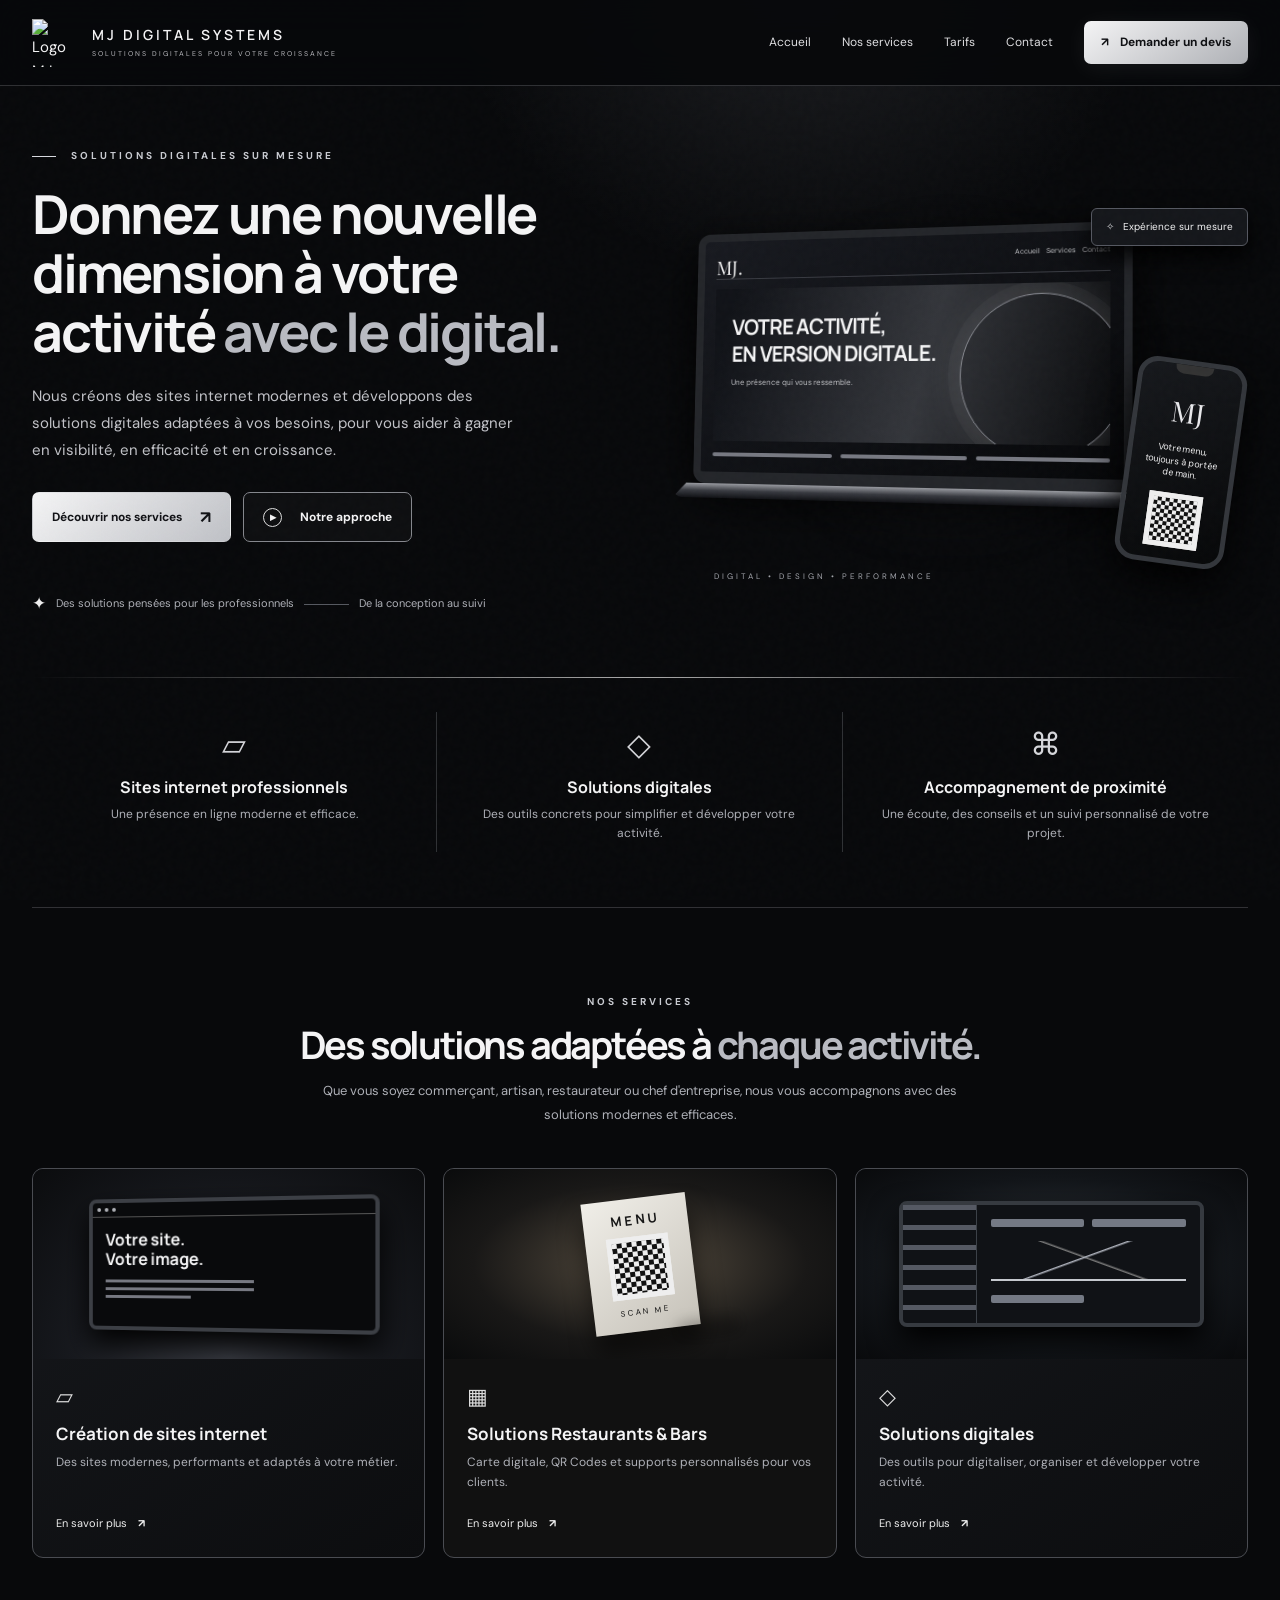
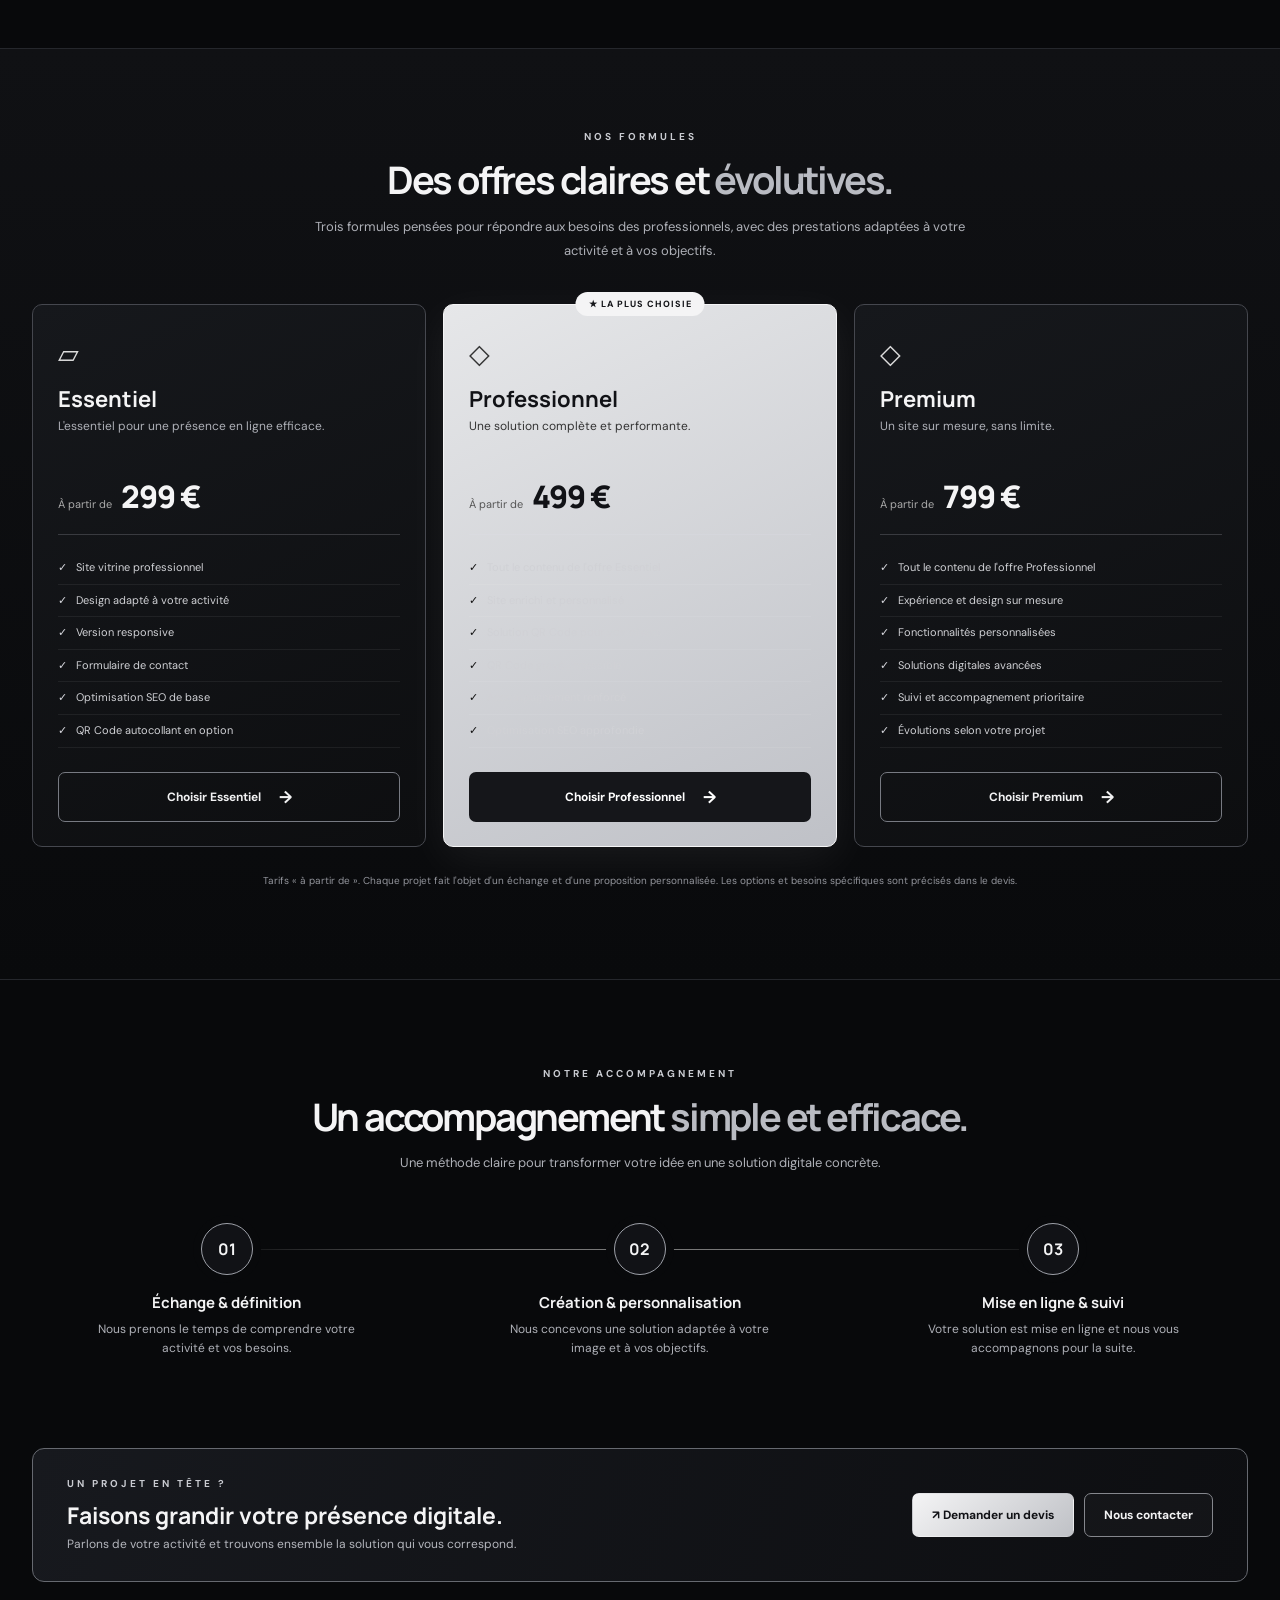
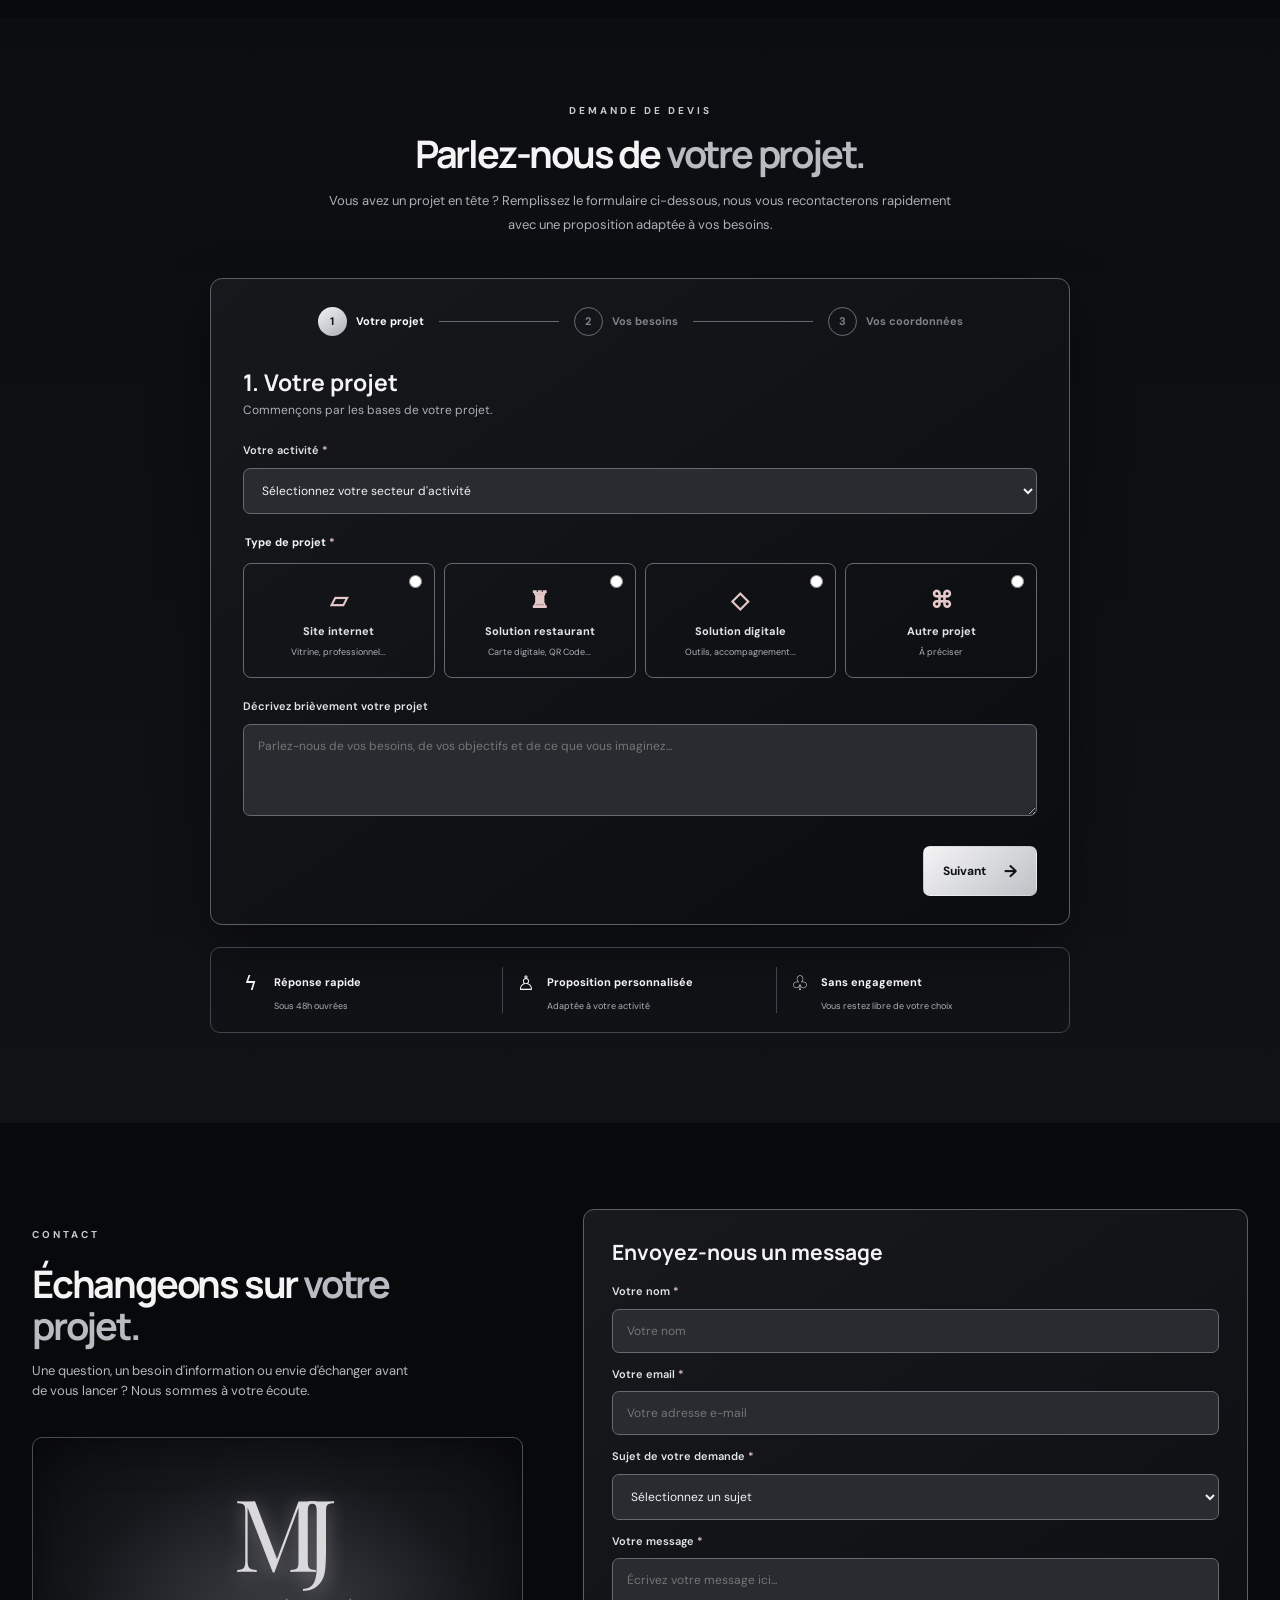
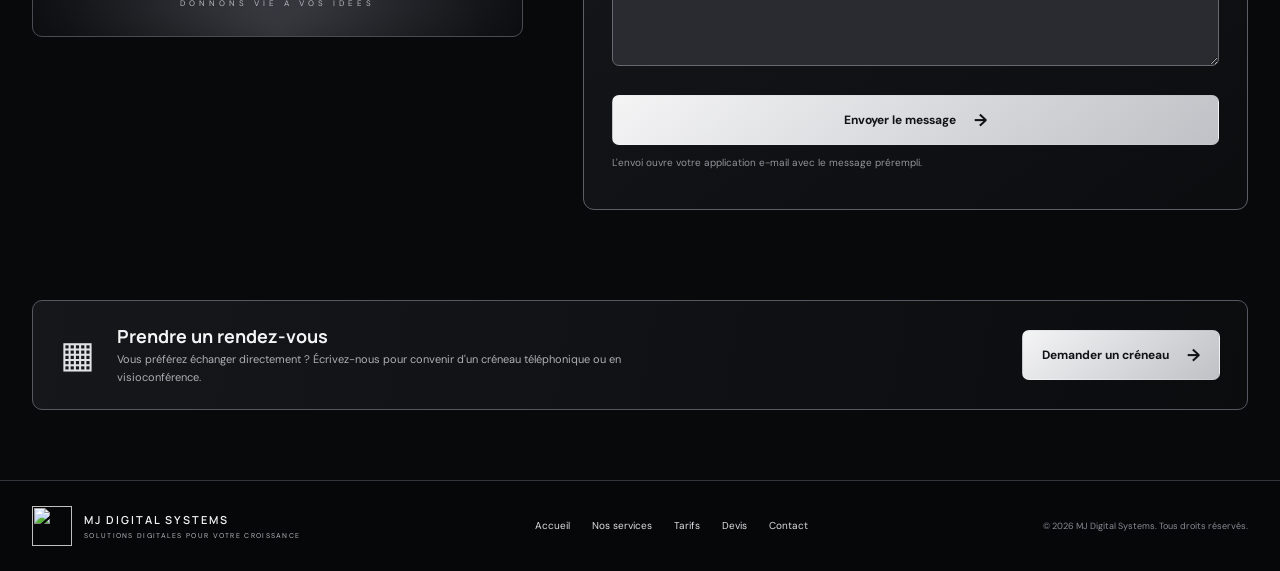
==== index.html @ e0e6c861 "Add files via upload" ====
<!doctype html>
<html lang="fr">
<head>
  <meta charset="utf-8">
  <meta name="viewport" content="width=device-width, initial-scale=1">
  <meta name="theme-color" content="#08090b">
  <meta name="description" content="MJ Digital Systems conçoit des sites internet professionnels et des solutions digitales sur mesure : menus QR Code, supports personnalisés et accompagnement des entreprises.">
  <meta name="robots" content="index,follow">
  <link rel="canonical" href="https://www.mjdigitalsystems.fr/">
  <link rel="icon" type="image/png" href="assets/logo-mj-digital-systems.png">
  <link rel="preconnect" href="https://fonts.googleapis.com">
  <link rel="preconnect" href="https://fonts.gstatic.com" crossorigin>
  <link href="https://fonts.googleapis.com/css2?family=DM+Sans:wght@400;500;600;700&family=Manrope:wght@400;500;600;700;800&display=swap" rel="stylesheet">
  <link rel="stylesheet" href="styles.css">
  <title>MJ Digital Systems | Solutions digitales sur mesure</title>
</head>
<body>
  <div class="top-glow"></div>
  <header class="site-header" id="top">
    <a class="brand" href="#accueil" aria-label="MJ Digital Systems, accueil">
      <img src="assets/logo-mj-digital-systems.png" alt="Logo MJ Digital Systems">
      <span><strong>MJ DIGITAL SYSTEMS</strong><small>SOLUTIONS DIGITALES POUR VOTRE CROISSANCE</small></span>
    </a>
    <button class="menu-toggle" aria-label="Ouvrir le menu" aria-expanded="false"><i></i><i></i><i></i></button>
    <nav class="main-nav" aria-label="Navigation principale">
      <a href="#accueil">Accueil</a><a href="#services">Nos services</a><a href="#tarifs">Tarifs</a><a href="#contact">Contact</a>
      <a class="nav-cta" href="#devis"><span>↗</span> Demander un devis</a>
    </nav>
  </header>

  <main>
    <section class="hero section-shell" id="accueil">
      <div class="hero-copy">
        <p class="eyebrow"><span></span> SOLUTIONS DIGITALES SUR MESURE</p>
        <h1>Donnez une nouvelle dimension à votre activité <em>avec le digital.</em></h1>
        <p class="hero-lead">Nous créons des sites internet modernes et développons des solutions digitales adaptées à vos besoins, pour vous aider à gagner en visibilité, en efficacité et en croissance.</p>
        <div class="hero-actions">
          <a class="button button-light" href="#services">Découvrir nos services <b>↗</b></a>
          <a class="button button-ghost" href="#approche"><span class="play">▶</span> Notre approche</a>
        </div>
        <div class="hero-proof"><span>✦</span> Des solutions pensées pour les professionnels <span class="proof-line"></span> De la conception au suivi</div>
      </div>
      <div class="hero-art" aria-label="Univers digital et création web">
        <div class="art-halo"></div>
        <div class="device device-laptop"><div class="device-screen"><div class="screen-top"><b>MJ.</b><span>Accueil&nbsp;&nbsp; Services&nbsp;&nbsp; Contact</span></div><div class="screen-image"><span>VOTRE ACTIVITÉ,<br>EN VERSION DIGITALE.</span><small>Une présence qui vous ressemble.</small></div><div class="screen-bottom"><i></i><i></i><i></i></div></div><div class="device-base"></div></div>
        <div class="device device-phone"><div class="phone-notch"></div><div class="phone-content"><b>MJ</b><span>Votre menu,<br>toujours à portée de main.</span><div class="qr-mini"></div></div></div>
        <div class="floating-chip"><span>✧</span> Expérience sur mesure</div>
        <div class="art-caption">DIGITAL • DESIGN • PERFORMANCE</div>
      </div>
      <div class="hero-bottom-line"></div>
    </section>

    <section class="value-strip section-shell">
      <article><div class="line-icon">▱</div><h3>Sites internet professionnels</h3><p>Une présence en ligne moderne et efficace.</p></article>
      <article><div class="line-icon">◇</div><h3>Solutions digitales</h3><p>Des outils concrets pour simplifier et développer votre activité.</p></article>
      <article><div class="line-icon">⌘</div><h3>Accompagnement de proximité</h3><p>Une écoute, des conseils et un suivi personnalisé de votre projet.</p></article>
    </section>

    <section class="section-shell section-block" id="services">
      <div class="section-heading"><p class="eyebrow">NOS SERVICES</p><h2>Des solutions adaptées à <em>chaque activité.</em></h2><p>Que vous soyez commerçant, artisan, restaurateur ou chef d'entreprise, nous vous accompagnons avec des solutions modernes et efficaces.</p></div>
      <div class="service-grid">
        <article class="service-card service-web"><div class="service-visual"><div class="mini-browser"><div class="browser-bar"><i></i><i></i><i></i></div><div class="browser-layout"><b>Votre site.<br>Votre image.</b><span></span><span></span><span></span></div></div></div><div class="service-info"><span class="service-icon">▱</span><h3>Création de sites internet</h3><p>Des sites modernes, performants et adaptés à votre métier.</p><a href="#devis">En savoir plus <b>↗</b></a></div></article>
        <article class="service-card service-qr"><div class="service-visual"><div class="qr-scene"><div class="qr-card"><b>MENU</b><div class="qr-code"></div><small>SCAN ME</small></div><div class="qr-shadow"></div></div></div><div class="service-info"><span class="service-icon">▦</span><h3>Solutions Restaurants & Bars</h3><p>Carte digitale, QR Codes et supports personnalisés pour vos clients.</p><a href="#devis">En savoir plus <b>↗</b></a></div></article>
        <article class="service-card service-digital"><div class="service-visual"><div class="dashboard"><div class="dash-side"></div><div class="dash-main"><span></span><span></span><div class="dash-chart"></div><span></span></div></div></div><div class="service-info"><span class="service-icon">◇</span><h3>Solutions digitales</h3><p>Des outils pour digitaliser, organiser et développer votre activité.</p><a href="#devis">En savoir plus <b>↗</b></a></div></article>
      </div>
    </section>

    <section class="pricing-section" id="tarifs"><div class="section-shell section-block">
      <div class="section-heading"><p class="eyebrow">NOS FORMULES</p><h2>Des offres claires et <em>évolutives.</em></h2><p>Trois formules pensées pour répondre aux besoins des professionnels, avec des prestations adaptées à votre activité et à vos objectifs.</p></div>
      <div class="pricing-grid">
        <article class="price-card"><div class="price-icon">▱</div><h3>Essentiel</h3><p class="price-desc">L'essentiel pour une présence en ligne efficace.</p><div class="price"><small>À partir de</small><strong>299 €</strong></div><ul><li>Site vitrine professionnel</li><li>Design adapté à votre activité</li><li>Version responsive</li><li>Formulaire de contact</li><li>Optimisation SEO de base</li><li>QR Code autocollant en option</li></ul><a class="button button-outline" href="#devis" data-plan="Essentiel">Choisir Essentiel <b>→</b></a></article>
        <article class="price-card featured"><div class="popular">★ LA PLUS CHOISIE</div><div class="price-icon">◇</div><h3>Professionnel</h3><p class="price-desc">Une solution complète et performante.</p><div class="price"><small>À partir de</small><strong>499 €</strong></div><ul><li>Tout le contenu de l'offre Essentiel</li><li>Site enrichi et personnalisé</li><li>Solution QR Code pour vos clients</li><li>QR Code gravé accessible</li><li>Accompagnement renforcé</li><li>Optimisation SEO approfondie</li></ul><a class="button button-light" href="#devis" data-plan="Professionnel">Choisir Professionnel <b>→</b></a></article>
        <article class="price-card"><div class="price-icon">◇</div><h3>Premium</h3><p class="price-desc">Un site sur mesure, sans limite.</p><div class="price"><small>À partir de</small><strong>799 €</strong></div><ul><li>Tout le contenu de l'offre Professionnel</li><li>Expérience et design sur mesure</li><li>Fonctionnalités personnalisées</li><li>Solutions digitales avancées</li><li>Suivi et accompagnement prioritaire</li><li>Évolutions selon votre projet</li></ul><a class="button button-outline" href="#devis" data-plan="Premium">Choisir Premium <b>→</b></a></article>
      </div>
      <p class="pricing-note">Tarifs « à partir de ». Chaque projet fait l'objet d'un échange et d'une proposition personnalisée. Les options et besoins spécifiques sont précisés dans le devis.</p>
    </div></section>

    <section class="section-shell section-block approach" id="approche">
      <div class="section-heading"><p class="eyebrow">NOTRE ACCOMPAGNEMENT</p><h2>Un accompagnement <em>simple et efficace.</em></h2><p>Une méthode claire pour transformer votre idée en une solution digitale concrète.</p></div>
      <div class="steps"><article><span>01</span><div><h3>Échange & définition</h3><p>Nous prenons le temps de comprendre votre activité et vos besoins.</p></div></article><article><span>02</span><div><h3>Création & personnalisation</h3><p>Nous concevons une solution adaptée à votre image et à vos objectifs.</p></div></article><article><span>03</span><div><h3>Mise en ligne & suivi</h3><p>Votre solution est mise en ligne et nous vous accompagnons pour la suite.</p></div></article></div>
    </section>

    <section class="quote-band section-shell"><div><p class="eyebrow">UN PROJET EN TÊTE ?</p><h2>Faisons grandir votre présence digitale.</h2><p>Parlons de votre activité et trouvons ensemble la solution qui vous correspond.</p></div><div class="quote-actions"><a class="button button-light" href="#devis">↗ Demander un devis</a><a class="button button-ghost" href="#contact">Nous contacter</a></div></section>

    <section class="quote-section" id="devis"><div class="section-shell section-block">
      <div class="section-heading"><p class="eyebrow">DEMANDE DE DEVIS</p><h2>Parlez-nous de <em>votre projet.</em></h2><p>Vous avez un projet en tête ? Remplissez le formulaire ci-dessous, nous vous recontacterons rapidement avec une proposition adaptée à vos besoins.</p></div>
      <div class="quote-form-wrap">
        <div class="form-progress"><div class="progress-step active"><span>1</span><b>Votre projet</b></div><i></i><div class="progress-step"><span>2</span><b>Vos besoins</b></div><i></i><div class="progress-step"><span>3</span><b>Vos coordonnées</b></div></div>
        <form id="quoteForm">
          <div class="form-page active" data-page="0"><h3>1. Votre projet</h3><p class="form-intro">Commençons par les bases de votre projet.</p>
            <label>Votre activité <span>*</span><select name="activite" required><option value="">Sélectionnez votre secteur d'activité</option><option>Restaurant / Bar</option><option>Commerce</option><option>Artisan / Indépendant</option><option>Entreprise / Profession libérale</option><option>Association</option><option>Autre</option></select></label>
            <fieldset><legend>Type de projet <span>*</span></legend><div class="choice-grid"><label class="choice"><input type="radio" name="projet" value="Site internet" required><span class="choice-symbol">▱</span><b>Site internet</b><small>Vitrine, professionnel...</small></label><label class="choice"><input type="radio" name="projet" value="Solution restaurant"><span class="choice-symbol">♜</span><b>Solution restaurant</b><small>Carte digitale, QR Code...</small></label><label class="choice"><input type="radio" name="projet" value="Solution digitale"><span class="choice-symbol">◇</span><b>Solution digitale</b><small>Outils, accompagnement...</small></label><label class="choice"><input type="radio" name="projet" value="Autre projet"><span class="choice-symbol">⌘</span><b>Autre projet</b><small>À préciser</small></label></div></fieldset>
            <label>Décrivez brièvement votre projet <textarea name="description" rows="4" placeholder="Parlez-nous de vos besoins, de vos objectifs et de ce que vous imaginez..."></textarea></label>
            <div class="form-nav"><span></span><button class="button button-light next-step" type="button">Suivant <b>→</b></button></div>
          </div>
          <div class="form-page" data-page="1"><h3>2. Vos besoins</h3><p class="form-intro">Quelques précisions pour mieux comprendre vos attentes.</p>
            <label>Formule envisagée<select name="formule" id="formule"><option value="À définir">Je ne sais pas encore</option><option>Essentiel – à partir de 299 €</option><option>Professionnel – à partir de 499 €</option><option>Premium – à partir de 799 €</option></select></label>
            <label>Budget estimé<select name="budget"><option value="">Sélectionnez une fourchette</option><option>Moins de 300 €</option><option>300 à 500 €</option><option>500 à 800 €</option><option>800 à 1 500 €</option><option>Plus de 1 500 €</option><option>À définir ensemble</option></select></label>
            <fieldset><legend>Solutions souhaitées</legend><div class="check-grid"><label><input type="checkbox" name="options" value="Site responsive"> Site responsive</label><label><input type="checkbox" name="options" value="Menu digital"> Menu digital</label><label><input type="checkbox" name="options" value="QR Code autocollants"> QR Code autocollants</label><label><input type="checkbox" name="options" value="QR Code gravé"> QR Code gravé</label><label><input type="checkbox" name="options" value="Référencement SEO"> Référencement SEO</label><label><input type="checkbox" name="options" value="Accompagnement"> Accompagnement</label></div></fieldset>
            <label>Délai souhaité<select name="delai"><option value="">Sélectionnez un délai</option><option>Au plus vite</option><option>Dans le mois</option><option>Dans les 2 à 3 mois</option><option>Pas de date précise</option></select></label>
            <div class="form-nav"><button class="button button-ghost prev-step" type="button">← Retour</button><button class="button button-light next-step" type="button">Suivant <b>→</b></button></div>
          </div>
          <div class="form-page" data-page="2"><h3>3. Vos coordonnées</h3><p class="form-intro">Pour pouvoir vous répondre et échanger sur votre projet.</p>
            <div class="two-fields"><label>Votre nom <span>*</span><input name="nom" required autocomplete="name" placeholder="Nom et prénom"></label><label>Votre entreprise<input name="entreprise" autocomplete="organization" placeholder="Nom de votre entreprise"></label></div>
            <div class="two-fields"><label>Votre email <span>*</span><input type="email" name="email" required autocomplete="email" placeholder="vous@exemple.fr"></label><label>Votre téléphone<input type="tel" name="telephone" autocomplete="tel" placeholder="06 00 00 00 00"></label></div>
            <label>Votre ville<input name="ville" autocomplete="address-level2" placeholder="Ville"></label>
            <label class="consent"><input type="checkbox" name="consentement" required> J'accepte que mes informations soient utilisées pour être recontacté au sujet de ma demande. <span>*</span></label>
            <p class="form-note">En cliquant sur « Envoyer ma demande », votre application e-mail s'ouvrira avec votre demande préremplie. Vous pourrez la vérifier et l'envoyer.</p>
            <div class="form-nav"><button class="button button-ghost prev-step" type="button">← Retour</button><button class="button button-light" type="submit">Envoyer ma demande <b>↗</b></button></div>
          </div>
        </form>
        <div class="form-success" id="quoteSuccess" hidden><div>✓</div><h3>Votre demande est prête !</h3><p>Votre application e-mail a été ouverte avec les informations de votre projet. Il ne vous reste qu'à envoyer le message.</p></div>
      </div>
      <div class="form-assurances"><span>ϟ <b>Réponse rapide</b><small>Sous 48h ouvrées</small></span><span>♙ <b>Proposition personnalisée</b><small>Adaptée à votre activité</small></span><span>♧ <b>Sans engagement</b><small>Vous restez libre de votre choix</small></span></div>
    </div></section>

    <section class="contact-section section-shell section-block" id="contact"><div class="contact-intro"><p class="eyebrow">CONTACT</p><h2>Échangeons sur <em>votre projet.</em></h2><p>Une question, un besoin d'information ou envie d'échanger avant de vous lancer ? Nous sommes à votre écoute.</p><div class="contact-visual"><div class="contact-monogram">MJ</div><span>DONNONS VIE À VOS IDÉES</span></div></div>
      <div class="contact-form-card"><h3>Envoyez-nous un message</h3><form id="contactForm"><label>Votre nom <span>*</span><input name="nom" required placeholder="Votre nom"></label><label>Votre email <span>*</span><input name="email" type="email" required placeholder="Votre adresse e-mail"></label><label>Sujet de votre demande <span>*</span><select name="sujet" required><option value="">Sélectionnez un sujet</option><option>Création de site internet</option><option>Solution restaurant / QR Code</option><option>Solutions digitales</option><option>Question sur les tarifs</option><option>Autre demande</option></select></label><label>Votre message <span>*</span><textarea name="message" rows="5" required placeholder="Écrivez votre message ici..."></textarea></label><button class="button button-light" type="submit">Envoyer le message <b>→</b></button><p class="form-note">L'envoi ouvre votre application e-mail avec le message prérempli.</p></form></div>
    </section>
    <section class="section-shell appointment"><div class="calendar-icon">▦</div><div><h3>Prendre un rendez-vous</h3><p>Vous préférez échanger directement ? Écrivez-nous pour convenir d'un créneau téléphonique ou en visioconférence.</p></div><a class="button button-light" href="mailto:contact@mjdigitalsystems.fr?subject=Demande%20de%20rendez-vous">Demander un créneau <b>→</b></a></section>
  </main>

  <footer class="site-footer"><a class="footer-brand" href="#top"><img src="assets/logo-mj-digital-systems.png" alt=""><span>MJ DIGITAL SYSTEMS<small>SOLUTIONS DIGITALES POUR VOTRE CROISSANCE</small></span></a><nav><a href="#accueil">Accueil</a><a href="#services">Nos services</a><a href="#tarifs">Tarifs</a><a href="#devis">Devis</a><a href="#contact">Contact</a></nav><p>© <span id="year"></span> MJ Digital Systems. Tous droits réservés.</p></footer>
  <script src="script.js"></script>
</body>
</html>
---- styles.css ----
@import url('https://fonts.googleapis.com/css2?family=Playfair+Display:ital,wght@0,500;0,600;0,700;1,500;1,600&display=swap');
:root{--bg:#08090b;--panel:#101114;--panel2:#151619;--line:rgba(220,224,232,.19);--muted:#a5a7ad;--white:#f4f4f5;--silver:#d8d9dc;--accent:#c8c9ce;--max:1240px}
*{box-sizing:border-box}html{scroll-behavior:smooth;scroll-padding-top:90px}body{margin:0;background:var(--bg);color:var(--white);font-family:'DM Sans',sans-serif;font-size:15px;line-height:1.6;overflow-x:hidden}body:before{content:"";position:fixed;inset:0;pointer-events:none;opacity:.12;background-image:url("data:image/svg+xml,%3Csvg viewBox='0 0 180 180' xmlns='http://www.w3.org/2000/svg'%3E%3Cfilter id='n'%3E%3CfeTurbulence type='fractalNoise' baseFrequency='.8' numOctaves='3' stitchTiles='stitch'/%3E%3C/filter%3E%3Crect width='100%25' height='100%25' filter='url(%23n)' opacity='.15'/%3E%3C/svg%3E");z-index:5}.top-glow{position:absolute;top:-320px;left:35%;width:700px;height:600px;background:radial-gradient(ellipse,rgba(177,181,193,.12),transparent 70%);pointer-events:none}.section-shell{width:min(var(--max),calc(100% - 64px));margin-inline:auto}.site-header{height:86px;padding:0 max(32px,calc((100% - var(--max))/2));display:flex;align-items:center;justify-content:space-between;border-bottom:1px solid var(--line);position:sticky;top:0;background:rgba(7,8,10,.9);backdrop-filter:blur(18px);z-index:20}.brand,.footer-brand{display:flex;align-items:center;gap:12px;color:inherit;text-decoration:none}.brand img{width:48px;height:48px;object-fit:contain}.brand span,.footer-brand span{display:flex;flex-direction:column;gap:4px}.brand strong{font:600 14px 'Manrope';letter-spacing:3px}.brand small,.footer-brand small{font-size:7px;letter-spacing:2px;color:#b7b8bd}.main-nav{display:flex;align-items:center;gap:31px}.main-nav>a:not(.nav-cta),.site-footer nav a{font-size:12px;color:#dedee1;text-decoration:none;transition:color .2s}.main-nav>a:hover,.site-footer nav a:hover{color:#fff}.nav-cta{padding:12px 17px;border-radius:7px;background:linear-gradient(145deg,#f4f4f5,#aeb0b5);color:#101114;text-decoration:none;font-size:12px;font-weight:700;box-shadow:0 4px 24px #fff1}.nav-cta span{margin-right:8px}.menu-toggle{display:none;background:none;border:0}.hero{min-height:590px;display:grid;grid-template-columns:1fr 1fr;align-items:center;gap:30px;padding-top:62px;padding-bottom:60px;position:relative}.hero-copy{max-width:590px;z-index:1}.eyebrow{font-size:10px;letter-spacing:3px;font-weight:700;color:#c9cbd1;margin:0 0 20px}.eyebrow span{display:inline-block;width:24px;height:1px;background:#d7d9df;vertical-align:middle;margin-right:10px}.hero h1,.section-heading h2,.contact-intro h2{font:700 clamp(36px,4.2vw,58px)/1.1 'Manrope',sans-serif;letter-spacing:-2.2px;margin:0 0 22px}.hero h1 em,.section-heading h2 em,.contact-intro h2 em{font-style:normal;color:#b9bbc2}.hero-lead{max-width:500px;color:#c2c3c8;font-size:15px;line-height:1.8}.hero-actions{display:flex;gap:12px;margin-top:28px;flex-wrap:wrap}.button{display:inline-flex;align-items:center;justify-content:center;gap:18px;border:1px solid transparent;padding:13px 19px;border-radius:7px;font:700 12px 'DM Sans';text-decoration:none;cursor:pointer;transition:transform .2s,box-shadow .2s,background .2s}.button:hover{transform:translateY(-2px);box-shadow:0 8px 26px #fff2}.button-light{background:linear-gradient(140deg,#f4f4f5,#bfc1c6);color:#111216}.button-light b,.button-outline b{font-size:17px}.button-ghost{background:rgba(255,255,255,.025);border-color:#85878d;color:#f3f3f4}.play{display:grid;place-items:center;width:19px;height:19px;border:1px solid #ddd;border-radius:50%;font-size:8px}.hero-proof{display:flex;align-items:center;gap:10px;margin-top:48px;color:#aeb0b7;font-size:11px}.hero-proof>span{font-size:17px;color:#eee}.proof-line{height:1px;width:45px;background:#565960}.hero-art{height:420px;position:relative;display:grid;place-items:center;perspective:1000px}.art-halo{position:absolute;width:420px;height:350px;border-radius:50%;background:radial-gradient(ellipse,rgba(187,191,203,.18),rgba(60,63,72,.08) 45%,transparent 72%);filter:blur(15px)}.device-laptop{position:absolute;width:min(450px,90%);height:280px;top:54px;left:4%;transform:rotateY(-12deg) rotateX(3deg);z-index:2}.device-screen{height:260px;border:8px solid #24262a;border-bottom-width:12px;border-radius:13px;background:linear-gradient(145deg,#181a20,#07080a);padding:13px;box-shadow:0 15px 50px #000}.screen-top{height:27px;border-bottom:1px solid #393b42;display:flex;justify-content:space-between;font-size:7px;color:#c6c7ca}.screen-top b{font:20px 'Playfair Display';color:#f2f2f3}.screen-image{height:158px;margin-top:10px;padding:27px 19px;background:linear-gradient(105deg,#111318 5%,#34363b 55%,#0a0b0d);position:relative;overflow:hidden}.screen-image:after{content:"";position:absolute;width:160px;height:160px;border-radius:50%;right:-15px;top:10px;border:1px solid #8b8d94;box-shadow:0 0 0 12px #ffffff08,0 0 40px #fff2}.screen-image span{font:700 22px/1.2 'Manrope';letter-spacing:-.8px;position:relative;z-index:1}.screen-image small{display:block;color:#c2c3c7;font-size:8px;margin-top:8px;position:relative;z-index:1}.screen-bottom{display:flex;gap:9px;margin-top:12px}.screen-bottom i{height:4px;flex:1;background:#777982;border-radius:3px}.device-base{height:15px;width:110%;margin-left:-5%;background:linear-gradient(#999ba1,#383a40 50%,#111216);clip-path:polygon(3% 0,97% 0,100% 100%,0 100%);border-radius:0 0 9px 9px}.device-phone{position:absolute;z-index:3;width:110px;height:205px;right:2%;bottom:28px;border:5px solid #33363b;border-radius:20px;background:linear-gradient(150deg,#17191d,#070809);box-shadow:0 15px 40px #000;transform:rotate(8deg)}.phone-notch{position:absolute;top:0;left:32px;width:38px;height:9px;background:#333;border-radius:0 0 8px 8px}.phone-content{padding:28px 10px 10px;text-align:center;display:flex;align-items:center;flex-direction:column;gap:13px}.phone-content b{font:28px 'Playfair Display';color:#e8e8eb}.phone-content span{font-size:9px;line-height:1.4}.qr-mini,.qr-code{background-color:#eee;background-image:repeating-conic-gradient(#111 0 25%,#eee 0 50%);background-size:8px 8px;border:5px solid #eee}.qr-mini{width:54px;height:54px}.floating-chip{position:absolute;z-index:4;right:0;top:35px;padding:10px 14px;background:#15171b;border:1px solid #555861;border-radius:6px;font-size:10px;box-shadow:0 10px 25px #000}.floating-chip span{color:#e1e2e6;margin-right:6px}.art-caption{position:absolute;bottom:10px;left:10%;font-size:8px;letter-spacing:3px;color:#a2a4ab}.hero-bottom-line{position:absolute;bottom:0;left:0;right:0;height:1px;background:linear-gradient(90deg,transparent,#aaa 50%,transparent)}.value-strip{display:grid;grid-template-columns:repeat(3,1fr);padding:34px 0 55px;border-bottom:1px solid var(--line);text-align:center}.value-strip article{padding:8px 25px;border-right:1px solid var(--line)}.value-strip article:last-child{border:0}.line-icon{font-size:31px;color:#d5d6da}.value-strip h3{font:700 16px 'Manrope';margin:7px 0}.value-strip p{font-size:12px;color:#aeb0b7;margin:0}.section-block{padding-top:86px;padding-bottom:90px}.section-heading{text-align:center;max-width:720px;margin:0 auto 42px}.section-heading .eyebrow{margin-bottom:14px}.section-heading h2,.contact-intro h2{font-size:38px;margin-bottom:14px}.section-heading>p:last-child{color:#aeb0b7;font-size:13px;max-width:650px;margin:0 auto;line-height:1.8}.service-grid{display:grid;grid-template-columns:repeat(3,1fr);gap:18px}.service-card{border:1px solid #4a4c52;border-radius:11px;overflow:hidden;background:linear-gradient(145deg,#16181c,#0c0d0f);transition:transform .25s,border-color .25s}.service-card:hover{transform:translateY(-5px);border-color:#bfc1c8}.service-visual{height:190px;display:grid;place-items:center;overflow:hidden;background:radial-gradient(ellipse at 50% 100%,#3d4048,#17191e 55%,#0b0c0e)}.mini-browser{width:75%;height:135px;border:4px solid #3c3f45;border-radius:8px;background:#090a0c;box-shadow:0 15px 30px #000;transform:perspective(500px) rotateY(-8deg)}.browser-bar{height:15px;border-bottom:1px solid #555;display:flex;gap:4px;padding:5px}.browser-bar i{width:4px;height:4px;background:#aeb0b6;border-radius:50%}.browser-layout{padding:13px 14px}.browser-layout b{font:700 17px/1.2 'Manrope';display:block;margin-bottom:10px}.browser-layout span{display:block;height:3px;background:#777982;width:60%;margin:5px 0}.browser-layout span:last-child{width:35%}.service-qr{background:#111}.service-qr .service-visual{background:radial-gradient(ellipse,#554c3f,#191817 60%,#0a0b0c)}.qr-scene{position:relative;width:160px;height:150px;display:grid;place-items:center;transform:rotate(-7deg)}.qr-card{width:105px;height:133px;background:linear-gradient(145deg,#f0eee8,#c6c2b9);color:#171717;box-shadow:0 18px 25px #0009;display:flex;flex-direction:column;align-items:center;justify-content:space-around;padding:9px}.qr-card b{font:700 13px 'Manrope';letter-spacing:3px}.qr-card small{font-size:8px;letter-spacing:2px}.qr-code{width:62px;height:62px;background-size:10px 10px}.qr-shadow{position:absolute;bottom:0;right:-10px;width:60px;height:8px;background:#0008;filter:blur(8px)}.service-digital .service-visual{background:radial-gradient(ellipse,#343a40,#121519 65%,#090a0c)}.dashboard{display:flex;width:78%;height:126px;border:4px solid #363a40;border-radius:8px;background:#101216;box-shadow:0 15px 30px #000}.dash-side{width:25%;border-right:1px solid #3c4148;background:linear-gradient(#555963 0 5px,transparent 5px);background-size:100% 20px}.dash-main{flex:1;padding:14px;display:grid;grid-template-columns:1fr 1fr;gap:8px}.dash-main>span{height:8px;background:#747984;border-radius:2px}.dash-chart{grid-column:span 2;height:40px;border-bottom:2px solid #c5c8ce;background:linear-gradient(160deg,transparent 45%,#aeb2bc 46%,transparent 48%),linear-gradient(20deg,transparent 50%,#777 51%,transparent 53%)}.service-info{padding:20px 23px 23px;position:relative}.service-icon{font-size:22px;color:#ddd}.service-info h3{font:700 17px 'Manrope';margin:8px 0}.service-info p{font-size:12px;color:#aeb0b7;min-height:40px;margin:0 0 17px}.service-info a{font-size:11px;color:#eee;text-decoration:none}.service-info a b{margin-left:8px}.pricing-section{background:linear-gradient(180deg,#101114,#090a0c);border-block:1px solid #25272c}.pricing-section .section-block{padding-top:80px}.pricing-grid{display:grid;grid-template-columns:repeat(3,1fr);gap:17px;align-items:stretch}.price-card{position:relative;border:1px solid #45474e;border-radius:10px;background:linear-gradient(155deg,#16181c,#0d0e10);padding:27px 25px 24px;display:flex;flex-direction:column;min-height:510px}.price-card.featured{background:linear-gradient(155deg,#e6e7e9,#bfc1c7);color:#111216;border-color:#f5f5f6;box-shadow:0 12px 45px #fff1;transform:translateY(-9px)}.popular{position:absolute;top:-13px;left:50%;transform:translateX(-50%);white-space:nowrap;background:#f4f4f5;color:#15161a;border-radius:20px;padding:5px 13px;font-size:9px;font-weight:800;letter-spacing:1px}.price-icon{font-size:27px;color:#ddd}.featured .price-icon{color:#333}.price-card h3{font:700 22px 'Manrope';margin:9px 0 3px}.price-desc{font-size:12px;color:#aeb0b7;margin:0;min-height:38px}.featured .price-desc,.featured li{color:#333}.price{display:flex;align-items:baseline;gap:9px;margin:20px 0 17px;border-bottom:1px solid var(--line);padding-bottom:17px}.price small{font-size:11px;color:#aaa}.featured .price small{color:#555}.price strong{font:800 31px 'Manrope';letter-spacing:-1px}.price-card ul{list-style:none;padding:0;margin:0 0 24px;flex:1}.price-card li{font-size:11px;color:#d0d1d5;padding:7px 0;border-bottom:1px solid #ffffff10}.price-card li:before{content:"✓";color:#d8d9df;margin-right:9px}.featured li:before{color:#111}.button-outline{border-color:#777a82;color:#f1f1f2;background:transparent;width:100%}.featured .button-light{background:#15161a;color:#fff;width:100%}.pricing-note{text-align:center;font-size:10px;color:#92949b;margin:26px 0 0}.approach .section-heading{margin-bottom:48px}.steps{display:grid;grid-template-columns:repeat(3,1fr);gap:24px;position:relative}.steps:before{content:"";position:absolute;top:26px;left:15%;right:15%;height:1px;background:linear-gradient(90deg,transparent,#777,#777,transparent)}.steps article{text-align:center;position:relative}.steps article>span{display:grid;place-items:center;width:52px;height:52px;border:1px solid #9da0a8;border-radius:50%;background:#111216;margin:0 auto 17px;font:700 16px 'Manrope';box-shadow:0 0 0 8px #08090b}.steps h3{font:700 15px 'Manrope';margin:0 0 7px}.steps p{font-size:12px;color:#aeb0b7;max-width:270px;margin:auto}.quote-band{border:1px solid #666970;border-radius:12px;padding:27px 34px;display:flex;justify-content:space-between;align-items:center;gap:20px;margin-bottom:35px;background:linear-gradient(110deg,#17191e,#0d0e11)}.quote-band .eyebrow{margin:0 0 7px}.quote-band h2{font:700 23px 'Manrope';margin:0 0 4px}.quote-band p:last-child{margin:0;color:#b4b6bd;font-size:12px}.quote-actions{display:flex;gap:10px;flex-shrink:0}.quote-section{background:linear-gradient(180deg,#0c0d10,#111216)}.quote-form-wrap{max-width:860px;margin:auto;border:1px solid #5c5f66;border-radius:12px;background:linear-gradient(145deg,#16181c,#0b0c0e);padding:28px 32px;box-shadow:0 20px 55px #0006}.form-progress{display:flex;align-items:center;justify-content:center;gap:15px;margin-bottom:30px}.form-progress>i{height:1px;background:#656871;width:17%;max-width:120px}.progress-step{display:flex;align-items:center;gap:9px;color:#7f8188;font-size:11px}.progress-step span{width:29px;height:29px;border:1px solid #6b6e75;border-radius:50%;display:grid;place-items:center;font-weight:700}.progress-step.active{color:#fff}.progress-step.active span,.progress-step.done span{background:linear-gradient(145deg,#f4f4f5,#aaaeb6);color:#101114;border:0}.form-page{display:none}.form-page.active{display:block;animation:fadeIn .3s ease}.form-page h3{font:700 23px 'Manrope';margin:0 0 3px}.form-intro{color:#aeb0b7;font-size:12px;margin:0 0 22px}.form-page label,.contact-form-card label{display:block;font-size:11px;font-weight:600;color:#e3e4e7;margin:17px 0}.form-page label>span,.form-page legend span,.contact-form-card label>span,.consent span{color:#e5c8c8}.form-page input:not([type=radio]):not([type=checkbox]),.form-page select,.form-page textarea,.contact-form-card input,.contact-form-card select,.contact-form-card textarea{width:100%;margin-top:8px;background:#292b30;border:1px solid #666970;border-radius:7px;padding:13px 14px;color:#f2f2f3;font:12px 'DM Sans';outline:none}.form-page input:focus,.form-page select:focus,.form-page textarea:focus,.contact-form-card input:focus,.contact-form-card select:focus,.contact-form-card textarea:focus{border-color:#d9dbe0;box-shadow:0 0 0 3px #fff1}.form-page select,.contact-form-card select{appearance:auto}.form-page textarea,.contact-form-card textarea{resize:vertical;min-height:90px}.form-page fieldset{border:0;padding:0;margin:20px 0}.form-page legend{font-size:11px;font-weight:700;margin-bottom:12px}.choice-grid{display:grid;grid-template-columns:repeat(4,1fr);gap:9px}.choice{position:relative!important;margin:0!important;border:1px solid #666970;border-radius:8px;padding:14px 10px!important;min-height:115px;display:flex!important;flex-direction:column;align-items:center;text-align:center;justify-content:center;cursor:pointer;transition:.2s}.choice:has(input:checked){border-color:#f1f1f2;background:#ffffff12}.choice input{position:absolute;right:9px;top:8px;accent-color:#ddd}.choice-symbol{font-size:23px;color:#e0e1e4}.choice b{font-size:11px;margin:4px 0}.choice small{font-size:9px;color:#aeb0b7;font-weight:400}.check-grid{display:grid;grid-template-columns:repeat(2,1fr);gap:10px}.check-grid label{margin:0;padding:10px 12px;border:1px solid #555861;border-radius:6px;font-weight:400}.check-grid input,.consent input{accent-color:#d5d6db;margin-right:8px}.two-fields{display:grid;grid-template-columns:1fr 1fr;gap:16px}.form-nav{display:flex;justify-content:space-between;align-items:center;margin-top:24px}.form-note{font-size:10px;color:#92959d;line-height:1.6}.consent{display:flex!important;align-items:flex-start;gap:5px;font-weight:400!important;line-height:1.5}.consent input{flex-shrink:0;margin-top:2px}.form-assurances{max-width:860px;margin:22px auto 0;border:1px solid #41444b;border-radius:10px;display:grid;grid-template-columns:repeat(3,1fr);padding:19px}.form-assurances span{display:grid;grid-template-columns:30px 1fr;align-items:center;padding:0 14px;font-size:20px;border-right:1px solid #41444b}.form-assurances span:last-child{border:0}.form-assurances b{font-size:11px}.form-assurances small{grid-column:2;color:#aeb0b7;font-size:9px}.form-success{text-align:center;padding:45px 20px}.form-success>div{margin:auto;width:50px;height:50px;border-radius:50%;background:#ddd;color:#111;display:grid;place-items:center;font-size:25px}.form-success h3{font:700 22px 'Manrope'}.form-success p{color:#aeb0b7;font-size:13px}.contact-section{display:grid;grid-template-columns:.85fr 1.15fr;gap:60px;align-items:start}.contact-intro{padding-top:18px}.contact-intro h2{max-width:450px}.contact-intro>p:not(.eyebrow){color:#b6b8bf;max-width:390px;font-size:13px}.contact-visual{height:200px;margin-top:35px;border:1px solid #494c53;border-radius:10px;display:flex;flex-direction:column;align-items:center;justify-content:center;background:radial-gradient(ellipse at 50% 100%,#41434a,#15171b 60%,#0b0c0e);box-shadow:inset 0 0 50px #0007}.contact-monogram{font:100px 'Playfair Display';letter-spacing:-15px;color:#d9d9dc;text-shadow:0 5px 20px #fff5}.contact-visual span{font-size:8px;letter-spacing:4px;color:#b6b8bf}.contact-form-card{border:1px solid #5b5e65;border-radius:11px;padding:28px;background:linear-gradient(145deg,#17191d,#0c0d0f)}.contact-form-card h3{font:700 21px 'Manrope';margin:0 0 17px}.contact-form-card label{margin:13px 0}.contact-form-card .button{width:100%;margin-top:10px}.appointment{display:flex;align-items:center;gap:22px;border:1px solid #555861;border-radius:10px;padding:23px 27px;margin-bottom:70px;background:linear-gradient(100deg,#15171b,#0b0c0e)}.calendar-icon{font-size:37px;color:#e1e2e6}.appointment div:nth-child(2){flex:1}.appointment h3{font:700 18px 'Manrope';margin:0 0 3px}.appointment p{font-size:11px;color:#aeb0b7;margin:0;max-width:560px}.site-footer{border-top:1px solid #33363c;padding:25px max(32px,calc((100% - var(--max))/2));display:flex;align-items:center;justify-content:space-between;gap:20px;background:#060709}.footer-brand img{width:40px;height:40px;object-fit:contain}.footer-brand span{font:600 11px 'Manrope';letter-spacing:2px}.footer-brand small{font:7px 'DM Sans';letter-spacing:1.3px}.site-footer nav{display:flex;gap:22px}.site-footer nav a{font-size:10px}.site-footer>p{font-size:9px;color:#888b92;margin:0}
@keyframes fadeIn{from{opacity:0;transform:translateY(7px)}to{opacity:1;transform:none}}
@media(max-width:900px){.main-nav{gap:17px}.hero{grid-template-columns:1fr 1fr;min-height:530px}.hero h1{font-size:43px}.device-laptop{left:0;width:100%}.device-phone{right:-2%}.section-shell{width:min(var(--max),calc(100% - 42px))}.price-card{padding:24px 18px}.contact-section{gap:30px}.quote-actions{flex-direction:column}}
@media(max-width:700px){html{scroll-padding-top:70px}.site-header{height:70px;padding:0 20px}.brand img{width:40px;height:40px}.brand strong{font-size:11px;letter-spacing:2px}.brand small{font-size:6px;letter-spacing:1px}.menu-toggle{display:flex;flex-direction:column;gap:5px;padding:9px}.menu-toggle i{display:block;width:23px;height:1px;background:#eee}.main-nav{display:none;position:absolute;top:69px;left:0;right:0;background:#0d0e11;border-bottom:1px solid #555;padding:18px 22px 23px;flex-direction:column;align-items:stretch;gap:0}.main-nav.open{display:flex}.main-nav>a:not(.nav-cta){padding:12px 0;border-bottom:1px solid #ffffff12}.nav-cta{margin-top:15px;text-align:center}.section-shell{width:calc(100% - 38px)}.hero{grid-template-columns:1fr;gap:0;padding-top:55px;padding-bottom:40px}.hero h1{font-size:clamp(38px,10vw,52px)}.hero-lead{font-size:13px}.hero-proof{margin-top:27px;font-size:10px}.hero-art{height:310px;margin-top:12px}.device-laptop{width:85%;height:220px;top:32px;left:5%}.device-screen{height:207px;border-width:6px;padding:9px}.screen-image{height:120px;padding:20px 13px}.screen-image span{font-size:17px}.screen-top{font-size:6px}.device-phone{width:88px;height:166px;right:1%;bottom:18px}.phone-content{padding-top:23px;gap:9px}.phone-content b{font-size:23px}.phone-content span{font-size:8px}.qr-mini{width:42px;height:42px}.floating-chip{top:5px;right:0;font-size:8px;padding:7px 9px}.art-caption{bottom:0;font-size:7px}.value-strip{grid-template-columns:1fr;padding:18px 0 30px}.value-strip article{border-right:0;border-bottom:1px solid var(--line);padding:20px 12px}.value-strip article:last-child{border:0}.section-block{padding-top:65px;padding-bottom:65px}.section-heading{margin-bottom:30px}.section-heading h2,.contact-intro h2{font-size:32px}.service-grid,.pricing-grid{grid-template-columns:1fr;gap:14px}.service-visual{height:175px}.service-info p{min-height:0}.price-card{min-height:0;padding:25px}.price-card.featured{transform:none;margin-top:10px;margin-bottom:7px}.price-card ul{margin-bottom:20px}.steps{grid-template-columns:1fr;gap:28px}.steps:before{top:24px;bottom:25px;left:26px;width:1px;height:auto;right:auto;background:linear-gradient(transparent,#777,transparent)}.steps article{display:grid;grid-template-columns:52px 1fr;text-align:left;gap:17px;align-items:center}.steps article>span{margin:0;z-index:1}.steps p{margin:0;max-width:none}.quote-band{padding:24px;display:block}.quote-band h2{font-size:20px}.quote-actions{flex-direction:row;flex-wrap:wrap;margin-top:18px}.quote-form-wrap{padding:22px 17px}.form-progress{gap:7px;margin-bottom:25px}.form-progress>i{width:7%;}.progress-step{gap:5px;font-size:9px;flex-direction:column}.progress-step span{width:27px;height:27px}.form-page h3{font-size:20px}.choice-grid{grid-template-columns:repeat(2,1fr)}.choice{min-height:105px}.two-fields{grid-template-columns:1fr;gap:0}.form-assurances{padding:13px 6px}.form-assurances span{grid-template-columns:22px 1fr;padding:0 7px;font-size:15px}.form-assurances b{font-size:9px}.form-assurances small{font-size:8px}.contact-section{grid-template-columns:1fr;gap:25px}.contact-visual{height:155px;margin-top:22px}.contact-form-card{padding:22px 17px}.appointment{padding:20px;display:grid;grid-template-columns:40px 1fr;gap:12px;margin-bottom:45px}.appointment .button{grid-column:1/-1;width:100%}.site-footer{padding:25px 20px;flex-direction:column;text-align:center}.site-footer nav{flex-wrap:wrap;justify-content:center;gap:15px}.footer-brand{justify-content:center}}
@media(max-width:380px){.brand{gap:7px}.brand img{width:34px}.brand strong{font-size:10px}.brand small{font-size:5px}.hero-actions .button{padding:12px 13px;font-size:10px}.form-progress>i{width:4%}.form-assurances b{font-size:8px}}

.reveal{opacity:0;transform:translateY(15px);transition:opacity .55s ease,transform .55s ease}.reveal.is-visible{opacity:1;transform:none}@media(prefers-reduced-motion:reduce){*,*:before,*:after{scroll-behavior:auto!important;transition:none!important;animation:none!important}.reveal{opacity:1;transform:none}}
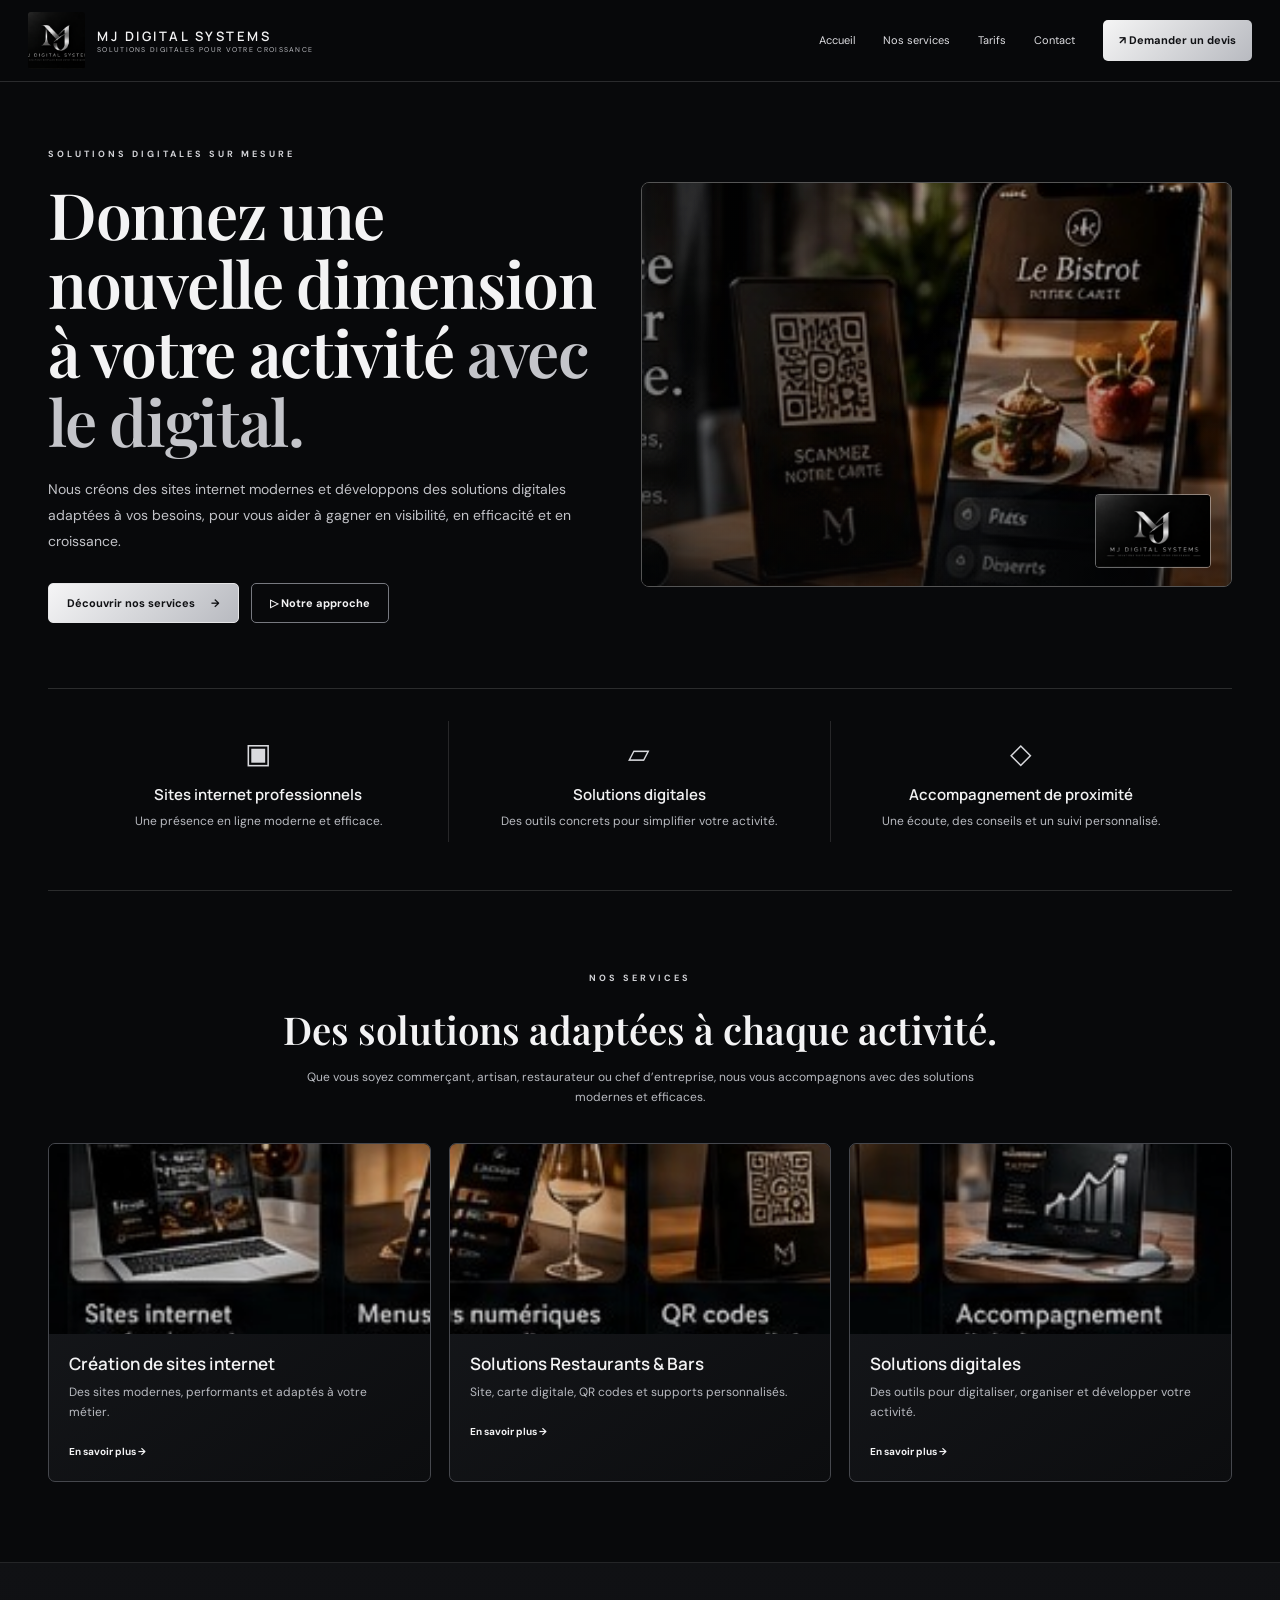
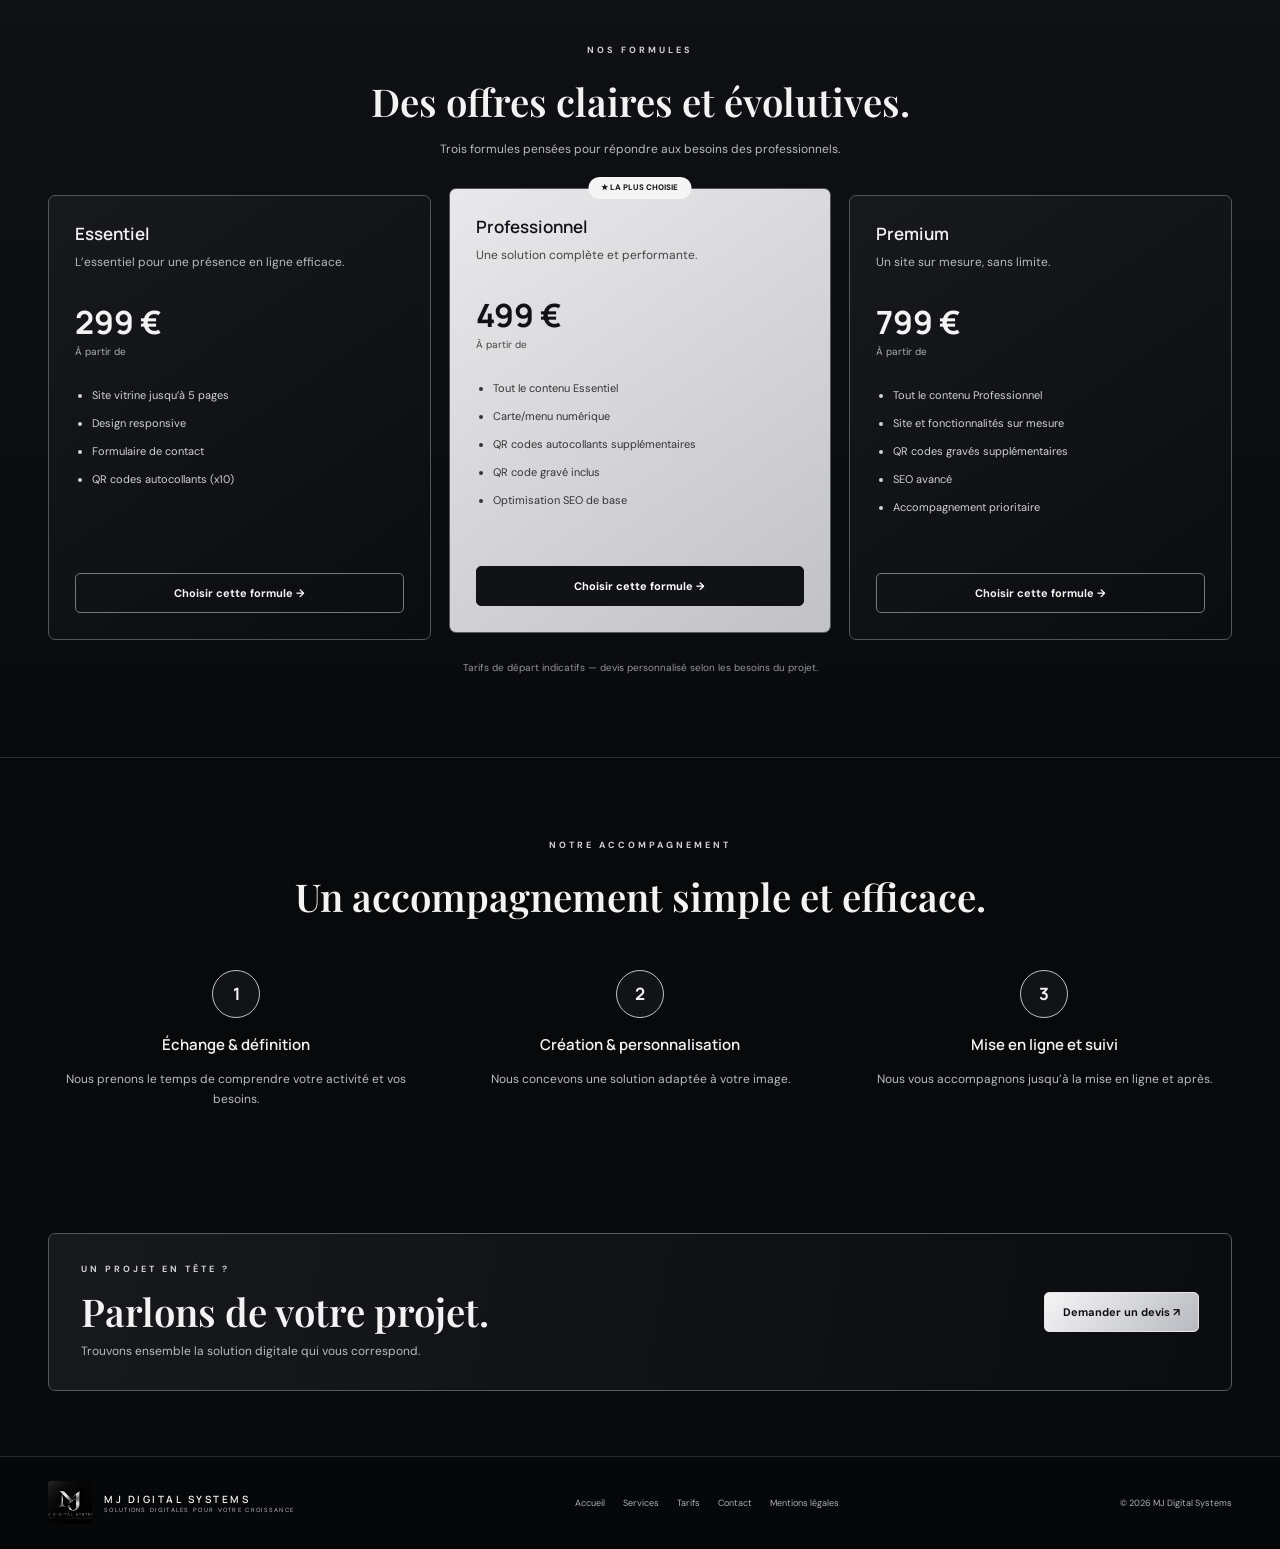
==== commit fbd268e7: "Add files via upload" ====
--- a/index.html
+++ b/index.html
@@ -1,126 +1,22 @@
 <!doctype html>
-<html lang="fr">
-<head>
-  <meta charset="utf-8">
-  <meta name="viewport" content="width=device-width, initial-scale=1">
-  <meta name="theme-color" content="#08090b">
-  <meta name="description" content="MJ Digital Systems conçoit des sites internet professionnels et des solutions digitales sur mesure : menus QR Code, supports personnalisés et accompagnement des entreprises.">
-  <meta name="robots" content="index,follow">
-  <link rel="canonical" href="https://www.mjdigitalsystems.fr/">
-  <link rel="icon" type="image/png" href="assets/logo-mj-digital-systems.png">
-  <link rel="preconnect" href="https://fonts.googleapis.com">
-  <link rel="preconnect" href="https://fonts.gstatic.com" crossorigin>
-  <link href="https://fonts.googleapis.com/css2?family=DM+Sans:wght@400;500;600;700&family=Manrope:wght@400;500;600;700;800&display=swap" rel="stylesheet">
-  <link rel="stylesheet" href="styles.css">
-  <title>MJ Digital Systems | Solutions digitales sur mesure</title>
-</head>
-<body>
-  <div class="top-glow"></div>
-  <header class="site-header" id="top">
-    <a class="brand" href="#accueil" aria-label="MJ Digital Systems, accueil">
-      <img src="assets/logo-mj-digital-systems.png" alt="Logo MJ Digital Systems">
-      <span><strong>MJ DIGITAL SYSTEMS</strong><small>SOLUTIONS DIGITALES POUR VOTRE CROISSANCE</small></span>
-    </a>
-    <button class="menu-toggle" aria-label="Ouvrir le menu" aria-expanded="false"><i></i><i></i><i></i></button>
-    <nav class="main-nav" aria-label="Navigation principale">
-      <a href="#accueil">Accueil</a><a href="#services">Nos services</a><a href="#tarifs">Tarifs</a><a href="#contact">Contact</a>
-      <a class="nav-cta" href="#devis"><span>↗</span> Demander un devis</a>
-    </nav>
-  </header>
-
-  <main>
-    <section class="hero section-shell" id="accueil">
-      <div class="hero-copy">
-        <p class="eyebrow"><span></span> SOLUTIONS DIGITALES SUR MESURE</p>
-        <h1>Donnez une nouvelle dimension à votre activité <em>avec le digital.</em></h1>
-        <p class="hero-lead">Nous créons des sites internet modernes et développons des solutions digitales adaptées à vos besoins, pour vous aider à gagner en visibilité, en efficacité et en croissance.</p>
-        <div class="hero-actions">
-          <a class="button button-light" href="#services">Découvrir nos services <b>↗</b></a>
-          <a class="button button-ghost" href="#approche"><span class="play">▶</span> Notre approche</a>
-        </div>
-        <div class="hero-proof"><span>✦</span> Des solutions pensées pour les professionnels <span class="proof-line"></span> De la conception au suivi</div>
-      </div>
-      <div class="hero-art" aria-label="Univers digital et création web">
-        <div class="art-halo"></div>
-        <div class="device device-laptop"><div class="device-screen"><div class="screen-top"><b>MJ.</b><span>Accueil&nbsp;&nbsp; Services&nbsp;&nbsp; Contact</span></div><div class="screen-image"><span>VOTRE ACTIVITÉ,<br>EN VERSION DIGITALE.</span><small>Une présence qui vous ressemble.</small></div><div class="screen-bottom"><i></i><i></i><i></i></div></div><div class="device-base"></div></div>
-        <div class="device device-phone"><div class="phone-notch"></div><div class="phone-content"><b>MJ</b><span>Votre menu,<br>toujours à portée de main.</span><div class="qr-mini"></div></div></div>
-        <div class="floating-chip"><span>✧</span> Expérience sur mesure</div>
-        <div class="art-caption">DIGITAL • DESIGN • PERFORMANCE</div>
-      </div>
-      <div class="hero-bottom-line"></div>
-    </section>
-
-    <section class="value-strip section-shell">
-      <article><div class="line-icon">▱</div><h3>Sites internet professionnels</h3><p>Une présence en ligne moderne et efficace.</p></article>
-      <article><div class="line-icon">◇</div><h3>Solutions digitales</h3><p>Des outils concrets pour simplifier et développer votre activité.</p></article>
-      <article><div class="line-icon">⌘</div><h3>Accompagnement de proximité</h3><p>Une écoute, des conseils et un suivi personnalisé de votre projet.</p></article>
-    </section>
-
-    <section class="section-shell section-block" id="services">
-      <div class="section-heading"><p class="eyebrow">NOS SERVICES</p><h2>Des solutions adaptées à <em>chaque activité.</em></h2><p>Que vous soyez commerçant, artisan, restaurateur ou chef d'entreprise, nous vous accompagnons avec des solutions modernes et efficaces.</p></div>
-      <div class="service-grid">
-        <article class="service-card service-web"><div class="service-visual"><div class="mini-browser"><div class="browser-bar"><i></i><i></i><i></i></div><div class="browser-layout"><b>Votre site.<br>Votre image.</b><span></span><span></span><span></span></div></div></div><div class="service-info"><span class="service-icon">▱</span><h3>Création de sites internet</h3><p>Des sites modernes, performants et adaptés à votre métier.</p><a href="#devis">En savoir plus <b>↗</b></a></div></article>
-        <article class="service-card service-qr"><div class="service-visual"><div class="qr-scene"><div class="qr-card"><b>MENU</b><div class="qr-code"></div><small>SCAN ME</small></div><div class="qr-shadow"></div></div></div><div class="service-info"><span class="service-icon">▦</span><h3>Solutions Restaurants & Bars</h3><p>Carte digitale, QR Codes et supports personnalisés pour vos clients.</p><a href="#devis">En savoir plus <b>↗</b></a></div></article>
-        <article class="service-card service-digital"><div class="service-visual"><div class="dashboard"><div class="dash-side"></div><div class="dash-main"><span></span><span></span><div class="dash-chart"></div><span></span></div></div></div><div class="service-info"><span class="service-icon">◇</span><h3>Solutions digitales</h3><p>Des outils pour digitaliser, organiser et développer votre activité.</p><a href="#devis">En savoir plus <b>↗</b></a></div></article>
-      </div>
-    </section>
-
-    <section class="pricing-section" id="tarifs"><div class="section-shell section-block">
-      <div class="section-heading"><p class="eyebrow">NOS FORMULES</p><h2>Des offres claires et <em>évolutives.</em></h2><p>Trois formules pensées pour répondre aux besoins des professionnels, avec des prestations adaptées à votre activité et à vos objectifs.</p></div>
-      <div class="pricing-grid">
-        <article class="price-card"><div class="price-icon">▱</div><h3>Essentiel</h3><p class="price-desc">L'essentiel pour une présence en ligne efficace.</p><div class="price"><small>À partir de</small><strong>299 €</strong></div><ul><li>Site vitrine professionnel</li><li>Design adapté à votre activité</li><li>Version responsive</li><li>Formulaire de contact</li><li>Optimisation SEO de base</li><li>QR Code autocollant en option</li></ul><a class="button button-outline" href="#devis" data-plan="Essentiel">Choisir Essentiel <b>→</b></a></article>
-        <article class="price-card featured"><div class="popular">★ LA PLUS CHOISIE</div><div class="price-icon">◇</div><h3>Professionnel</h3><p class="price-desc">Une solution complète et performante.</p><div class="price"><small>À partir de</small><strong>499 €</strong></div><ul><li>Tout le contenu de l'offre Essentiel</li><li>Site enrichi et personnalisé</li><li>Solution QR Code pour vos clients</li><li>QR Code gravé accessible</li><li>Accompagnement renforcé</li><li>Optimisation SEO approfondie</li></ul><a class="button button-light" href="#devis" data-plan="Professionnel">Choisir Professionnel <b>→</b></a></article>
-        <article class="price-card"><div class="price-icon">◇</div><h3>Premium</h3><p class="price-desc">Un site sur mesure, sans limite.</p><div class="price"><small>À partir de</small><strong>799 €</strong></div><ul><li>Tout le contenu de l'offre Professionnel</li><li>Expérience et design sur mesure</li><li>Fonctionnalités personnalisées</li><li>Solutions digitales avancées</li><li>Suivi et accompagnement prioritaire</li><li>Évolutions selon votre projet</li></ul><a class="button button-outline" href="#devis" data-plan="Premium">Choisir Premium <b>→</b></a></article>
-      </div>
-      <p class="pricing-note">Tarifs « à partir de ». Chaque projet fait l'objet d'un échange et d'une proposition personnalisée. Les options et besoins spécifiques sont précisés dans le devis.</p>
-    </div></section>
-
-    <section class="section-shell section-block approach" id="approche">
-      <div class="section-heading"><p class="eyebrow">NOTRE ACCOMPAGNEMENT</p><h2>Un accompagnement <em>simple et efficace.</em></h2><p>Une méthode claire pour transformer votre idée en une solution digitale concrète.</p></div>
-      <div class="steps"><article><span>01</span><div><h3>Échange & définition</h3><p>Nous prenons le temps de comprendre votre activité et vos besoins.</p></div></article><article><span>02</span><div><h3>Création & personnalisation</h3><p>Nous concevons une solution adaptée à votre image et à vos objectifs.</p></div></article><article><span>03</span><div><h3>Mise en ligne & suivi</h3><p>Votre solution est mise en ligne et nous vous accompagnons pour la suite.</p></div></article></div>
-    </section>
-
-    <section class="quote-band section-shell"><div><p class="eyebrow">UN PROJET EN TÊTE ?</p><h2>Faisons grandir votre présence digitale.</h2><p>Parlons de votre activité et trouvons ensemble la solution qui vous correspond.</p></div><div class="quote-actions"><a class="button button-light" href="#devis">↗ Demander un devis</a><a class="button button-ghost" href="#contact">Nous contacter</a></div></section>
-
-    <section class="quote-section" id="devis"><div class="section-shell section-block">
-      <div class="section-heading"><p class="eyebrow">DEMANDE DE DEVIS</p><h2>Parlez-nous de <em>votre projet.</em></h2><p>Vous avez un projet en tête ? Remplissez le formulaire ci-dessous, nous vous recontacterons rapidement avec une proposition adaptée à vos besoins.</p></div>
-      <div class="quote-form-wrap">
-        <div class="form-progress"><div class="progress-step active"><span>1</span><b>Votre projet</b></div><i></i><div class="progress-step"><span>2</span><b>Vos besoins</b></div><i></i><div class="progress-step"><span>3</span><b>Vos coordonnées</b></div></div>
-        <form id="quoteForm">
-          <div class="form-page active" data-page="0"><h3>1. Votre projet</h3><p class="form-intro">Commençons par les bases de votre projet.</p>
-            <label>Votre activité <span>*</span><select name="activite" required><option value="">Sélectionnez votre secteur d'activité</option><option>Restaurant / Bar</option><option>Commerce</option><option>Artisan / Indépendant</option><option>Entreprise / Profession libérale</option><option>Association</option><option>Autre</option></select></label>
-            <fieldset><legend>Type de projet <span>*</span></legend><div class="choice-grid"><label class="choice"><input type="radio" name="projet" value="Site internet" required><span class="choice-symbol">▱</span><b>Site internet</b><small>Vitrine, professionnel...</small></label><label class="choice"><input type="radio" name="projet" value="Solution restaurant"><span class="choice-symbol">♜</span><b>Solution restaurant</b><small>Carte digitale, QR Code...</small></label><label class="choice"><input type="radio" name="projet" value="Solution digitale"><span class="choice-symbol">◇</span><b>Solution digitale</b><small>Outils, accompagnement...</small></label><label class="choice"><input type="radio" name="projet" value="Autre projet"><span class="choice-symbol">⌘</span><b>Autre projet</b><small>À préciser</small></label></div></fieldset>
-            <label>Décrivez brièvement votre projet <textarea name="description" rows="4" placeholder="Parlez-nous de vos besoins, de vos objectifs et de ce que vous imaginez..."></textarea></label>
-            <div class="form-nav"><span></span><button class="button button-light next-step" type="button">Suivant <b>→</b></button></div>
-          </div>
-          <div class="form-page" data-page="1"><h3>2. Vos besoins</h3><p class="form-intro">Quelques précisions pour mieux comprendre vos attentes.</p>
-            <label>Formule envisagée<select name="formule" id="formule"><option value="À définir">Je ne sais pas encore</option><option>Essentiel – à partir de 299 €</option><option>Professionnel – à partir de 499 €</option><option>Premium – à partir de 799 €</option></select></label>
-            <label>Budget estimé<select name="budget"><option value="">Sélectionnez une fourchette</option><option>Moins de 300 €</option><option>300 à 500 €</option><option>500 à 800 €</option><option>800 à 1 500 €</option><option>Plus de 1 500 €</option><option>À définir ensemble</option></select></label>
-            <fieldset><legend>Solutions souhaitées</legend><div class="check-grid"><label><input type="checkbox" name="options" value="Site responsive"> Site responsive</label><label><input type="checkbox" name="options" value="Menu digital"> Menu digital</label><label><input type="checkbox" name="options" value="QR Code autocollants"> QR Code autocollants</label><label><input type="checkbox" name="options" value="QR Code gravé"> QR Code gravé</label><label><input type="checkbox" name="options" value="Référencement SEO"> Référencement SEO</label><label><input type="checkbox" name="options" value="Accompagnement"> Accompagnement</label></div></fieldset>
-            <label>Délai souhaité<select name="delai"><option value="">Sélectionnez un délai</option><option>Au plus vite</option><option>Dans le mois</option><option>Dans les 2 à 3 mois</option><option>Pas de date précise</option></select></label>
-            <div class="form-nav"><button class="button button-ghost prev-step" type="button">← Retour</button><button class="button button-light next-step" type="button">Suivant <b>→</b></button></div>
-          </div>
-          <div class="form-page" data-page="2"><h3>3. Vos coordonnées</h3><p class="form-intro">Pour pouvoir vous répondre et échanger sur votre projet.</p>
-            <div class="two-fields"><label>Votre nom <span>*</span><input name="nom" required autocomplete="name" placeholder="Nom et prénom"></label><label>Votre entreprise<input name="entreprise" autocomplete="organization" placeholder="Nom de votre entreprise"></label></div>
-            <div class="two-fields"><label>Votre email <span>*</span><input type="email" name="email" required autocomplete="email" placeholder="vous@exemple.fr"></label><label>Votre téléphone<input type="tel" name="telephone" autocomplete="tel" placeholder="06 00 00 00 00"></label></div>
-            <label>Votre ville<input name="ville" autocomplete="address-level2" placeholder="Ville"></label>
-            <label class="consent"><input type="checkbox" name="consentement" required> J'accepte que mes informations soient utilisées pour être recontacté au sujet de ma demande. <span>*</span></label>
-            <p class="form-note">En cliquant sur « Envoyer ma demande », votre application e-mail s'ouvrira avec votre demande préremplie. Vous pourrez la vérifier et l'envoyer.</p>
-            <div class="form-nav"><button class="button button-ghost prev-step" type="button">← Retour</button><button class="button button-light" type="submit">Envoyer ma demande <b>↗</b></button></div>
-          </div>
-        </form>
-        <div class="form-success" id="quoteSuccess" hidden><div>✓</div><h3>Votre demande est prête !</h3><p>Votre application e-mail a été ouverte avec les informations de votre projet. Il ne vous reste qu'à envoyer le message.</p></div>
-      </div>
-      <div class="form-assurances"><span>ϟ <b>Réponse rapide</b><small>Sous 48h ouvrées</small></span><span>♙ <b>Proposition personnalisée</b><small>Adaptée à votre activité</small></span><span>♧ <b>Sans engagement</b><small>Vous restez libre de votre choix</small></span></div>
-    </div></section>
-
-    <section class="contact-section section-shell section-block" id="contact"><div class="contact-intro"><p class="eyebrow">CONTACT</p><h2>Échangeons sur <em>votre projet.</em></h2><p>Une question, un besoin d'information ou envie d'échanger avant de vous lancer ? Nous sommes à votre écoute.</p><div class="contact-visual"><div class="contact-monogram">MJ</div><span>DONNONS VIE À VOS IDÉES</span></div></div>
-      <div class="contact-form-card"><h3>Envoyez-nous un message</h3><form id="contactForm"><label>Votre nom <span>*</span><input name="nom" required placeholder="Votre nom"></label><label>Votre email <span>*</span><input name="email" type="email" required placeholder="Votre adresse e-mail"></label><label>Sujet de votre demande <span>*</span><select name="sujet" required><option value="">Sélectionnez un sujet</option><option>Création de site internet</option><option>Solution restaurant / QR Code</option><option>Solutions digitales</option><option>Question sur les tarifs</option><option>Autre demande</option></select></label><label>Votre message <span>*</span><textarea name="message" rows="5" required placeholder="Écrivez votre message ici..."></textarea></label><button class="button button-light" type="submit">Envoyer le message <b>→</b></button><p class="form-note">L'envoi ouvre votre application e-mail avec le message prérempli.</p></form></div>
-    </section>
-    <section class="section-shell appointment"><div class="calendar-icon">▦</div><div><h3>Prendre un rendez-vous</h3><p>Vous préférez échanger directement ? Écrivez-nous pour convenir d'un créneau téléphonique ou en visioconférence.</p></div><a class="button button-light" href="mailto:contact@mjdigitalsystems.fr?subject=Demande%20de%20rendez-vous">Demander un créneau <b>→</b></a></section>
-  </main>
-
-  <footer class="site-footer"><a class="footer-brand" href="#top"><img src="assets/logo-mj-digital-systems.png" alt=""><span>MJ DIGITAL SYSTEMS<small>SOLUTIONS DIGITALES POUR VOTRE CROISSANCE</small></span></a><nav><a href="#accueil">Accueil</a><a href="#services">Nos services</a><a href="#tarifs">Tarifs</a><a href="#devis">Devis</a><a href="#contact">Contact</a></nav><p>© <span id="year"></span> MJ Digital Systems. Tous droits réservés.</p></footer>
-  <script src="script.js"></script>
-</body>
-</html>+<html lang="fr"><head><meta charset="utf-8"><meta name="viewport" content="width=device-width,initial-scale=1">
+<meta name="theme-color" content="#08090b"><meta name="description" content="MJ Digital Systems conçoit des sites internet, menus numériques et solutions QR code pour les professionnels.">
+<title>Accueil | MJ Digital Systems</title>
+<link rel="preconnect" href="https://fonts.googleapis.com"><link rel="preconnect" href="https://fonts.gstatic.com" crossorigin>
+<link href="https://fonts.googleapis.com/css2?family=DM+Sans:wght@400;500;600;700&family=Manrope:wght@400;500;600;700;800&family=Playfair+Display:wght@500;600&display=swap" rel="stylesheet">
+<link rel="stylesheet" href="styles.css"></head><body>
+<header class="header"><a class="brand" href="index.html"><img src="logo-mj-digital-systems.png" alt="MJ Digital Systems"><span><b>MJ DIGITAL SYSTEMS</b><small>SOLUTIONS DIGITALES POUR VOTRE CROISSANCE</small></span></a>
+<button class="menu" aria-label="Ouvrir le menu" aria-expanded="false">☰</button><nav class="nav"><a href="index.html">Accueil</a><a href="services.html">Nos services</a><a href="tarifs.html">Tarifs</a><a href="contact.html">Contact</a><a class="nav-cta" href="devis.html">↗ Demander un devis</a></nav></header>
+<main>
+<section class="hero"><div class="hero-copy"><p class="eyebrow">SOLUTIONS DIGITALES SUR MESURE</p><h1>Donnez une nouvelle dimension à votre activité <em>avec le digital.</em></h1><p class="lead">Nous créons des sites internet modernes et développons des solutions digitales adaptées à vos besoins, pour vous aider à gagner en visibilité, en efficacité et en croissance.</p><div class="actions"><a class="btn silver" href="services.html">Découvrir nos services <b>→</b></a><a class="btn outline" href="#approche">▷ Notre approche</a></div></div><div class="hero-photo"><img src="hero-restaurant.jpg" alt="Univers digital et restauration"><div class="photo-stamp"><img src="logo-mj-digital-systems.png" alt="MJ Digital Systems"></div></div></section>
+<section class="value-row"><article><span>▣</span><h3>Sites internet professionnels</h3><p>Une présence en ligne moderne et efficace.</p></article><article><span>▱</span><h3>Solutions digitales</h3><p>Des outils concrets pour simplifier votre activité.</p></article><article><span>◇</span><h3>Accompagnement de proximité</h3><p>Une écoute, des conseils et un suivi personnalisé.</p></article></section>
+<section class="section"><div class="section-title"><p class="eyebrow">NOS SERVICES</p><h2>Des solutions adaptées à chaque activité.</h2><p>Que vous soyez commerçant, artisan, restaurateur ou chef d’entreprise, nous vous accompagnons avec des solutions modernes et efficaces.</p></div><div class="cards three">
+<a class="service-card" href="services.html"><img src="service-restaurant.jpg" alt="Création de sites internet"><div><h3>Création de sites internet</h3><p>Des sites modernes, performants et adaptés à votre métier.</p><b>En savoir plus →</b></div></a>
+<a class="service-card" href="services.html"><img src="service-qr.jpg" alt="Solutions restaurants et bars"><div><h3>Solutions Restaurants & Bars</h3><p>Site, carte digitale, QR codes et supports personnalisés.</p><b>En savoir plus →</b></div></a>
+<a class="service-card" href="services.html"><img src="service-digital.jpg" alt="Solutions digitales"><div><h3>Solutions digitales</h3><p>Des outils pour digitaliser, organiser et développer votre activité.</p><b>En savoir plus →</b></div></a></div></section>
+<section class="pricing section"><div class="section-title"><p class="eyebrow">NOS FORMULES</p><h2>Des offres claires et évolutives.</h2><p>Trois formules pensées pour répondre aux besoins des professionnels.</p></div><div class="cards three">
+<article class="price-card"><h3>Essentiel</h3><p>L’essentiel pour une présence en ligne efficace.</p><strong>299 €</strong><small>À partir de</small><ul><li>Site vitrine jusqu’à 5 pages</li><li>Design responsive</li><li>Formulaire de contact</li><li>QR codes autocollants (x10)</li></ul><a class="btn outline" href="devis.html?formule=Essentiel">Choisir cette formule →</a></article>
+<article class="price-card featured"><span class="popular">★ LA PLUS CHOISIE</span><h3>Professionnel</h3><p>Une solution complète et performante.</p><strong>499 €</strong><small>À partir de</small><ul><li>Tout le contenu Essentiel</li><li>Carte/menu numérique</li><li>QR codes autocollants supplémentaires</li><li>QR code gravé inclus</li><li>Optimisation SEO de base</li></ul><a class="btn dark" href="devis.html?formule=Professionnel">Choisir cette formule →</a></article>
+<article class="price-card"><h3>Premium</h3><p>Un site sur mesure, sans limite.</p><strong>799 €</strong><small>À partir de</small><ul><li>Tout le contenu Professionnel</li><li>Site et fonctionnalités sur mesure</li><li>QR codes gravés supplémentaires</li><li>SEO avancé</li><li>Accompagnement prioritaire</li></ul><a class="btn outline" href="devis.html?formule=Premium">Choisir cette formule →</a></article></div><p class="fineprint">Tarifs de départ indicatifs — devis personnalisé selon les besoins du projet.</p></section>
+<section class="section approach" id="approche"><div class="section-title"><p class="eyebrow">NOTRE ACCOMPAGNEMENT</p><h2>Un accompagnement simple et efficace.</h2></div><div class="steps"><article><b>1</b><h3>Échange & définition</h3><p>Nous prenons le temps de comprendre votre activité et vos besoins.</p></article><article><b>2</b><h3>Création & personnalisation</h3><p>Nous concevons une solution adaptée à votre image.</p></article><article><b>3</b><h3>Mise en ligne et suivi</h3><p>Nous vous accompagnons jusqu’à la mise en ligne et après.</p></article></div></section>
+<section class="cta-band"><div><p class="eyebrow">UN PROJET EN TÊTE ?</p><h2>Parlons de votre projet.</h2><p>Trouvons ensemble la solution digitale qui vous correspond.</p></div><a class="btn silver" href="devis.html">Demander un devis ↗</a></section></main><footer class="footer"><a class="brand" href="index.html"><img src="logo-mj-digital-systems.png" alt=""><span><b>MJ DIGITAL SYSTEMS</b><small>SOLUTIONS DIGITALES POUR VOTRE CROISSANCE</small></span></a><nav><a href="index.html">Accueil</a><a href="services.html">Services</a><a href="tarifs.html">Tarifs</a><a href="contact.html">Contact</a><a href="mentions-legales.html">Mentions légales</a></nav><small>© <span class="year"></span> MJ Digital Systems</small></footer><script src="script.js"></script></body></html>
--- a/styles.css
+++ b/styles.css
@@ -1,9 +1 @@
-@import url('https://fonts.googleapis.com/css2?family=Playfair+Display:ital,wght@0,500;0,600;0,700;1,500;1,600&display=swap');
-:root{--bg:#08090b;--panel:#101114;--panel2:#151619;--line:rgba(220,224,232,.19);--muted:#a5a7ad;--white:#f4f4f5;--silver:#d8d9dc;--accent:#c8c9ce;--max:1240px}
-*{box-sizing:border-box}html{scroll-behavior:smooth;scroll-padding-top:90px}body{margin:0;background:var(--bg);color:var(--white);font-family:'DM Sans',sans-serif;font-size:15px;line-height:1.6;overflow-x:hidden}body:before{content:"";position:fixed;inset:0;pointer-events:none;opacity:.12;background-image:url("data:image/svg+xml,%3Csvg viewBox='0 0 180 180' xmlns='http://www.w3.org/2000/svg'%3E%3Cfilter id='n'%3E%3CfeTurbulence type='fractalNoise' baseFrequency='.8' numOctaves='3' stitchTiles='stitch'/%3E%3C/filter%3E%3Crect width='100%25' height='100%25' filter='url(%23n)' opacity='.15'/%3E%3C/svg%3E");z-index:5}.top-glow{position:absolute;top:-320px;left:35%;width:700px;height:600px;background:radial-gradient(ellipse,rgba(177,181,193,.12),transparent 70%);pointer-events:none}.section-shell{width:min(var(--max),calc(100% - 64px));margin-inline:auto}.site-header{height:86px;padding:0 max(32px,calc((100% - var(--max))/2));display:flex;align-items:center;justify-content:space-between;border-bottom:1px solid var(--line);position:sticky;top:0;background:rgba(7,8,10,.9);backdrop-filter:blur(18px);z-index:20}.brand,.footer-brand{display:flex;align-items:center;gap:12px;color:inherit;text-decoration:none}.brand img{width:48px;height:48px;object-fit:contain}.brand span,.footer-brand span{display:flex;flex-direction:column;gap:4px}.brand strong{font:600 14px 'Manrope';letter-spacing:3px}.brand small,.footer-brand small{font-size:7px;letter-spacing:2px;color:#b7b8bd}.main-nav{display:flex;align-items:center;gap:31px}.main-nav>a:not(.nav-cta),.site-footer nav a{font-size:12px;color:#dedee1;text-decoration:none;transition:color .2s}.main-nav>a:hover,.site-footer nav a:hover{color:#fff}.nav-cta{padding:12px 17px;border-radius:7px;background:linear-gradient(145deg,#f4f4f5,#aeb0b5);color:#101114;text-decoration:none;font-size:12px;font-weight:700;box-shadow:0 4px 24px #fff1}.nav-cta span{margin-right:8px}.menu-toggle{display:none;background:none;border:0}.hero{min-height:590px;display:grid;grid-template-columns:1fr 1fr;align-items:center;gap:30px;padding-top:62px;padding-bottom:60px;position:relative}.hero-copy{max-width:590px;z-index:1}.eyebrow{font-size:10px;letter-spacing:3px;font-weight:700;color:#c9cbd1;margin:0 0 20px}.eyebrow span{display:inline-block;width:24px;height:1px;background:#d7d9df;vertical-align:middle;margin-right:10px}.hero h1,.section-heading h2,.contact-intro h2{font:700 clamp(36px,4.2vw,58px)/1.1 'Manrope',sans-serif;letter-spacing:-2.2px;margin:0 0 22px}.hero h1 em,.section-heading h2 em,.contact-intro h2 em{font-style:normal;color:#b9bbc2}.hero-lead{max-width:500px;color:#c2c3c8;font-size:15px;line-height:1.8}.hero-actions{display:flex;gap:12px;margin-top:28px;flex-wrap:wrap}.button{display:inline-flex;align-items:center;justify-content:center;gap:18px;border:1px solid transparent;padding:13px 19px;border-radius:7px;font:700 12px 'DM Sans';text-decoration:none;cursor:pointer;transition:transform .2s,box-shadow .2s,background .2s}.button:hover{transform:translateY(-2px);box-shadow:0 8px 26px #fff2}.button-light{background:linear-gradient(140deg,#f4f4f5,#bfc1c6);color:#111216}.button-light b,.button-outline b{font-size:17px}.button-ghost{background:rgba(255,255,255,.025);border-color:#85878d;color:#f3f3f4}.play{display:grid;place-items:center;width:19px;height:19px;border:1px solid #ddd;border-radius:50%;font-size:8px}.hero-proof{display:flex;align-items:center;gap:10px;margin-top:48px;color:#aeb0b7;font-size:11px}.hero-proof>span{font-size:17px;color:#eee}.proof-line{height:1px;width:45px;background:#565960}.hero-art{height:420px;position:relative;display:grid;place-items:center;perspective:1000px}.art-halo{position:absolute;width:420px;height:350px;border-radius:50%;background:radial-gradient(ellipse,rgba(187,191,203,.18),rgba(60,63,72,.08) 45%,transparent 72%);filter:blur(15px)}.device-laptop{position:absolute;width:min(450px,90%);height:280px;top:54px;left:4%;transform:rotateY(-12deg) rotateX(3deg);z-index:2}.device-screen{height:260px;border:8px solid #24262a;border-bottom-width:12px;border-radius:13px;background:linear-gradient(145deg,#181a20,#07080a);padding:13px;box-shadow:0 15px 50px #000}.screen-top{height:27px;border-bottom:1px solid #393b42;display:flex;justify-content:space-between;font-size:7px;color:#c6c7ca}.screen-top b{font:20px 'Playfair Display';color:#f2f2f3}.screen-image{height:158px;margin-top:10px;padding:27px 19px;background:linear-gradient(105deg,#111318 5%,#34363b 55%,#0a0b0d);position:relative;overflow:hidden}.screen-image:after{content:"";position:absolute;width:160px;height:160px;border-radius:50%;right:-15px;top:10px;border:1px solid #8b8d94;box-shadow:0 0 0 12px #ffffff08,0 0 40px #fff2}.screen-image span{font:700 22px/1.2 'Manrope';letter-spacing:-.8px;position:relative;z-index:1}.screen-image small{display:block;color:#c2c3c7;font-size:8px;margin-top:8px;position:relative;z-index:1}.screen-bottom{display:flex;gap:9px;margin-top:12px}.screen-bottom i{height:4px;flex:1;background:#777982;border-radius:3px}.device-base{height:15px;width:110%;margin-left:-5%;background:linear-gradient(#999ba1,#383a40 50%,#111216);clip-path:polygon(3% 0,97% 0,100% 100%,0 100%);border-radius:0 0 9px 9px}.device-phone{position:absolute;z-index:3;width:110px;height:205px;right:2%;bottom:28px;border:5px solid #33363b;border-radius:20px;background:linear-gradient(150deg,#17191d,#070809);box-shadow:0 15px 40px #000;transform:rotate(8deg)}.phone-notch{position:absolute;top:0;left:32px;width:38px;height:9px;background:#333;border-radius:0 0 8px 8px}.phone-content{padding:28px 10px 10px;text-align:center;display:flex;align-items:center;flex-direction:column;gap:13px}.phone-content b{font:28px 'Playfair Display';color:#e8e8eb}.phone-content span{font-size:9px;line-height:1.4}.qr-mini,.qr-code{background-color:#eee;background-image:repeating-conic-gradient(#111 0 25%,#eee 0 50%);background-size:8px 8px;border:5px solid #eee}.qr-mini{width:54px;height:54px}.floating-chip{position:absolute;z-index:4;right:0;top:35px;padding:10px 14px;background:#15171b;border:1px solid #555861;border-radius:6px;font-size:10px;box-shadow:0 10px 25px #000}.floating-chip span{color:#e1e2e6;margin-right:6px}.art-caption{position:absolute;bottom:10px;left:10%;font-size:8px;letter-spacing:3px;color:#a2a4ab}.hero-bottom-line{position:absolute;bottom:0;left:0;right:0;height:1px;background:linear-gradient(90deg,transparent,#aaa 50%,transparent)}.value-strip{display:grid;grid-template-columns:repeat(3,1fr);padding:34px 0 55px;border-bottom:1px solid var(--line);text-align:center}.value-strip article{padding:8px 25px;border-right:1px solid var(--line)}.value-strip article:last-child{border:0}.line-icon{font-size:31px;color:#d5d6da}.value-strip h3{font:700 16px 'Manrope';margin:7px 0}.value-strip p{font-size:12px;color:#aeb0b7;margin:0}.section-block{padding-top:86px;padding-bottom:90px}.section-heading{text-align:center;max-width:720px;margin:0 auto 42px}.section-heading .eyebrow{margin-bottom:14px}.section-heading h2,.contact-intro h2{font-size:38px;margin-bottom:14px}.section-heading>p:last-child{color:#aeb0b7;font-size:13px;max-width:650px;margin:0 auto;line-height:1.8}.service-grid{display:grid;grid-template-columns:repeat(3,1fr);gap:18px}.service-card{border:1px solid #4a4c52;border-radius:11px;overflow:hidden;background:linear-gradient(145deg,#16181c,#0c0d0f);transition:transform .25s,border-color .25s}.service-card:hover{transform:translateY(-5px);border-color:#bfc1c8}.service-visual{height:190px;display:grid;place-items:center;overflow:hidden;background:radial-gradient(ellipse at 50% 100%,#3d4048,#17191e 55%,#0b0c0e)}.mini-browser{width:75%;height:135px;border:4px solid #3c3f45;border-radius:8px;background:#090a0c;box-shadow:0 15px 30px #000;transform:perspective(500px) rotateY(-8deg)}.browser-bar{height:15px;border-bottom:1px solid #555;display:flex;gap:4px;padding:5px}.browser-bar i{width:4px;height:4px;background:#aeb0b6;border-radius:50%}.browser-layout{padding:13px 14px}.browser-layout b{font:700 17px/1.2 'Manrope';display:block;margin-bottom:10px}.browser-layout span{display:block;height:3px;background:#777982;width:60%;margin:5px 0}.browser-layout span:last-child{width:35%}.service-qr{background:#111}.service-qr .service-visual{background:radial-gradient(ellipse,#554c3f,#191817 60%,#0a0b0c)}.qr-scene{position:relative;width:160px;height:150px;display:grid;place-items:center;transform:rotate(-7deg)}.qr-card{width:105px;height:133px;background:linear-gradient(145deg,#f0eee8,#c6c2b9);color:#171717;box-shadow:0 18px 25px #0009;display:flex;flex-direction:column;align-items:center;justify-content:space-around;padding:9px}.qr-card b{font:700 13px 'Manrope';letter-spacing:3px}.qr-card small{font-size:8px;letter-spacing:2px}.qr-code{width:62px;height:62px;background-size:10px 10px}.qr-shadow{position:absolute;bottom:0;right:-10px;width:60px;height:8px;background:#0008;filter:blur(8px)}.service-digital .service-visual{background:radial-gradient(ellipse,#343a40,#121519 65%,#090a0c)}.dashboard{display:flex;width:78%;height:126px;border:4px solid #363a40;border-radius:8px;background:#101216;box-shadow:0 15px 30px #000}.dash-side{width:25%;border-right:1px solid #3c4148;background:linear-gradient(#555963 0 5px,transparent 5px);background-size:100% 20px}.dash-main{flex:1;padding:14px;display:grid;grid-template-columns:1fr 1fr;gap:8px}.dash-main>span{height:8px;background:#747984;border-radius:2px}.dash-chart{grid-column:span 2;height:40px;border-bottom:2px solid #c5c8ce;background:linear-gradient(160deg,transparent 45%,#aeb2bc 46%,transparent 48%),linear-gradient(20deg,transparent 50%,#777 51%,transparent 53%)}.service-info{padding:20px 23px 23px;position:relative}.service-icon{font-size:22px;color:#ddd}.service-info h3{font:700 17px 'Manrope';margin:8px 0}.service-info p{font-size:12px;color:#aeb0b7;min-height:40px;margin:0 0 17px}.service-info a{font-size:11px;color:#eee;text-decoration:none}.service-info a b{margin-left:8px}.pricing-section{background:linear-gradient(180deg,#101114,#090a0c);border-block:1px solid #25272c}.pricing-section .section-block{padding-top:80px}.pricing-grid{display:grid;grid-template-columns:repeat(3,1fr);gap:17px;align-items:stretch}.price-card{position:relative;border:1px solid #45474e;border-radius:10px;background:linear-gradient(155deg,#16181c,#0d0e10);padding:27px 25px 24px;display:flex;flex-direction:column;min-height:510px}.price-card.featured{background:linear-gradient(155deg,#e6e7e9,#bfc1c7);color:#111216;border-color:#f5f5f6;box-shadow:0 12px 45px #fff1;transform:translateY(-9px)}.popular{position:absolute;top:-13px;left:50%;transform:translateX(-50%);white-space:nowrap;background:#f4f4f5;color:#15161a;border-radius:20px;padding:5px 13px;font-size:9px;font-weight:800;letter-spacing:1px}.price-icon{font-size:27px;color:#ddd}.featured .price-icon{color:#333}.price-card h3{font:700 22px 'Manrope';margin:9px 0 3px}.price-desc{font-size:12px;color:#aeb0b7;margin:0;min-height:38px}.featured .price-desc,.featured li{color:#333}.price{display:flex;align-items:baseline;gap:9px;margin:20px 0 17px;border-bottom:1px solid var(--line);padding-bottom:17px}.price small{font-size:11px;color:#aaa}.featured .price small{color:#555}.price strong{font:800 31px 'Manrope';letter-spacing:-1px}.price-card ul{list-style:none;padding:0;margin:0 0 24px;flex:1}.price-card li{font-size:11px;color:#d0d1d5;padding:7px 0;border-bottom:1px solid #ffffff10}.price-card li:before{content:"✓";color:#d8d9df;margin-right:9px}.featured li:before{color:#111}.button-outline{border-color:#777a82;color:#f1f1f2;background:transparent;width:100%}.featured .button-light{background:#15161a;color:#fff;width:100%}.pricing-note{text-align:center;font-size:10px;color:#92949b;margin:26px 0 0}.approach .section-heading{margin-bottom:48px}.steps{display:grid;grid-template-columns:repeat(3,1fr);gap:24px;position:relative}.steps:before{content:"";position:absolute;top:26px;left:15%;right:15%;height:1px;background:linear-gradient(90deg,transparent,#777,#777,transparent)}.steps article{text-align:center;position:relative}.steps article>span{display:grid;place-items:center;width:52px;height:52px;border:1px solid #9da0a8;border-radius:50%;background:#111216;margin:0 auto 17px;font:700 16px 'Manrope';box-shadow:0 0 0 8px #08090b}.steps h3{font:700 15px 'Manrope';margin:0 0 7px}.steps p{font-size:12px;color:#aeb0b7;max-width:270px;margin:auto}.quote-band{border:1px solid #666970;border-radius:12px;padding:27px 34px;display:flex;justify-content:space-between;align-items:center;gap:20px;margin-bottom:35px;background:linear-gradient(110deg,#17191e,#0d0e11)}.quote-band .eyebrow{margin:0 0 7px}.quote-band h2{font:700 23px 'Manrope';margin:0 0 4px}.quote-band p:last-child{margin:0;color:#b4b6bd;font-size:12px}.quote-actions{display:flex;gap:10px;flex-shrink:0}.quote-section{background:linear-gradient(180deg,#0c0d10,#111216)}.quote-form-wrap{max-width:860px;margin:auto;border:1px solid #5c5f66;border-radius:12px;background:linear-gradient(145deg,#16181c,#0b0c0e);padding:28px 32px;box-shadow:0 20px 55px #0006}.form-progress{display:flex;align-items:center;justify-content:center;gap:15px;margin-bottom:30px}.form-progress>i{height:1px;background:#656871;width:17%;max-width:120px}.progress-step{display:flex;align-items:center;gap:9px;color:#7f8188;font-size:11px}.progress-step span{width:29px;height:29px;border:1px solid #6b6e75;border-radius:50%;display:grid;place-items:center;font-weight:700}.progress-step.active{color:#fff}.progress-step.active span,.progress-step.done span{background:linear-gradient(145deg,#f4f4f5,#aaaeb6);color:#101114;border:0}.form-page{display:none}.form-page.active{display:block;animation:fadeIn .3s ease}.form-page h3{font:700 23px 'Manrope';margin:0 0 3px}.form-intro{color:#aeb0b7;font-size:12px;margin:0 0 22px}.form-page label,.contact-form-card label{display:block;font-size:11px;font-weight:600;color:#e3e4e7;margin:17px 0}.form-page label>span,.form-page legend span,.contact-form-card label>span,.consent span{color:#e5c8c8}.form-page input:not([type=radio]):not([type=checkbox]),.form-page select,.form-page textarea,.contact-form-card input,.contact-form-card select,.contact-form-card textarea{width:100%;margin-top:8px;background:#292b30;border:1px solid #666970;border-radius:7px;padding:13px 14px;color:#f2f2f3;font:12px 'DM Sans';outline:none}.form-page input:focus,.form-page select:focus,.form-page textarea:focus,.contact-form-card input:focus,.contact-form-card select:focus,.contact-form-card textarea:focus{border-color:#d9dbe0;box-shadow:0 0 0 3px #fff1}.form-page select,.contact-form-card select{appearance:auto}.form-page textarea,.contact-form-card textarea{resize:vertical;min-height:90px}.form-page fieldset{border:0;padding:0;margin:20px 0}.form-page legend{font-size:11px;font-weight:700;margin-bottom:12px}.choice-grid{display:grid;grid-template-columns:repeat(4,1fr);gap:9px}.choice{position:relative!important;margin:0!important;border:1px solid #666970;border-radius:8px;padding:14px 10px!important;min-height:115px;display:flex!important;flex-direction:column;align-items:center;text-align:center;justify-content:center;cursor:pointer;transition:.2s}.choice:has(input:checked){border-color:#f1f1f2;background:#ffffff12}.choice input{position:absolute;right:9px;top:8px;accent-color:#ddd}.choice-symbol{font-size:23px;color:#e0e1e4}.choice b{font-size:11px;margin:4px 0}.choice small{font-size:9px;color:#aeb0b7;font-weight:400}.check-grid{display:grid;grid-template-columns:repeat(2,1fr);gap:10px}.check-grid label{margin:0;padding:10px 12px;border:1px solid #555861;border-radius:6px;font-weight:400}.check-grid input,.consent input{accent-color:#d5d6db;margin-right:8px}.two-fields{display:grid;grid-template-columns:1fr 1fr;gap:16px}.form-nav{display:flex;justify-content:space-between;align-items:center;margin-top:24px}.form-note{font-size:10px;color:#92959d;line-height:1.6}.consent{display:flex!important;align-items:flex-start;gap:5px;font-weight:400!important;line-height:1.5}.consent input{flex-shrink:0;margin-top:2px}.form-assurances{max-width:860px;margin:22px auto 0;border:1px solid #41444b;border-radius:10px;display:grid;grid-template-columns:repeat(3,1fr);padding:19px}.form-assurances span{display:grid;grid-template-columns:30px 1fr;align-items:center;padding:0 14px;font-size:20px;border-right:1px solid #41444b}.form-assurances span:last-child{border:0}.form-assurances b{font-size:11px}.form-assurances small{grid-column:2;color:#aeb0b7;font-size:9px}.form-success{text-align:center;padding:45px 20px}.form-success>div{margin:auto;width:50px;height:50px;border-radius:50%;background:#ddd;color:#111;display:grid;place-items:center;font-size:25px}.form-success h3{font:700 22px 'Manrope'}.form-success p{color:#aeb0b7;font-size:13px}.contact-section{display:grid;grid-template-columns:.85fr 1.15fr;gap:60px;align-items:start}.contact-intro{padding-top:18px}.contact-intro h2{max-width:450px}.contact-intro>p:not(.eyebrow){color:#b6b8bf;max-width:390px;font-size:13px}.contact-visual{height:200px;margin-top:35px;border:1px solid #494c53;border-radius:10px;display:flex;flex-direction:column;align-items:center;justify-content:center;background:radial-gradient(ellipse at 50% 100%,#41434a,#15171b 60%,#0b0c0e);box-shadow:inset 0 0 50px #0007}.contact-monogram{font:100px 'Playfair Display';letter-spacing:-15px;color:#d9d9dc;text-shadow:0 5px 20px #fff5}.contact-visual span{font-size:8px;letter-spacing:4px;color:#b6b8bf}.contact-form-card{border:1px solid #5b5e65;border-radius:11px;padding:28px;background:linear-gradient(145deg,#17191d,#0c0d0f)}.contact-form-card h3{font:700 21px 'Manrope';margin:0 0 17px}.contact-form-card label{margin:13px 0}.contact-form-card .button{width:100%;margin-top:10px}.appointment{display:flex;align-items:center;gap:22px;border:1px solid #555861;border-radius:10px;padding:23px 27px;margin-bottom:70px;background:linear-gradient(100deg,#15171b,#0b0c0e)}.calendar-icon{font-size:37px;color:#e1e2e6}.appointment div:nth-child(2){flex:1}.appointment h3{font:700 18px 'Manrope';margin:0 0 3px}.appointment p{font-size:11px;color:#aeb0b7;margin:0;max-width:560px}.site-footer{border-top:1px solid #33363c;padding:25px max(32px,calc((100% - var(--max))/2));display:flex;align-items:center;justify-content:space-between;gap:20px;background:#060709}.footer-brand img{width:40px;height:40px;object-fit:contain}.footer-brand span{font:600 11px 'Manrope';letter-spacing:2px}.footer-brand small{font:7px 'DM Sans';letter-spacing:1.3px}.site-footer nav{display:flex;gap:22px}.site-footer nav a{font-size:10px}.site-footer>p{font-size:9px;color:#888b92;margin:0}
-@keyframes fadeIn{from{opacity:0;transform:translateY(7px)}to{opacity:1;transform:none}}
-@media(max-width:900px){.main-nav{gap:17px}.hero{grid-template-columns:1fr 1fr;min-height:530px}.hero h1{font-size:43px}.device-laptop{left:0;width:100%}.device-phone{right:-2%}.section-shell{width:min(var(--max),calc(100% - 42px))}.price-card{padding:24px 18px}.contact-section{gap:30px}.quote-actions{flex-direction:column}}
-@media(max-width:700px){html{scroll-padding-top:70px}.site-header{height:70px;padding:0 20px}.brand img{width:40px;height:40px}.brand strong{font-size:11px;letter-spacing:2px}.brand small{font-size:6px;letter-spacing:1px}.menu-toggle{display:flex;flex-direction:column;gap:5px;padding:9px}.menu-toggle i{display:block;width:23px;height:1px;background:#eee}.main-nav{display:none;position:absolute;top:69px;left:0;right:0;background:#0d0e11;border-bottom:1px solid #555;padding:18px 22px 23px;flex-direction:column;align-items:stretch;gap:0}.main-nav.open{display:flex}.main-nav>a:not(.nav-cta){padding:12px 0;border-bottom:1px solid #ffffff12}.nav-cta{margin-top:15px;text-align:center}.section-shell{width:calc(100% - 38px)}.hero{grid-template-columns:1fr;gap:0;padding-top:55px;padding-bottom:40px}.hero h1{font-size:clamp(38px,10vw,52px)}.hero-lead{font-size:13px}.hero-proof{margin-top:27px;font-size:10px}.hero-art{height:310px;margin-top:12px}.device-laptop{width:85%;height:220px;top:32px;left:5%}.device-screen{height:207px;border-width:6px;padding:9px}.screen-image{height:120px;padding:20px 13px}.screen-image span{font-size:17px}.screen-top{font-size:6px}.device-phone{width:88px;height:166px;right:1%;bottom:18px}.phone-content{padding-top:23px;gap:9px}.phone-content b{font-size:23px}.phone-content span{font-size:8px}.qr-mini{width:42px;height:42px}.floating-chip{top:5px;right:0;font-size:8px;padding:7px 9px}.art-caption{bottom:0;font-size:7px}.value-strip{grid-template-columns:1fr;padding:18px 0 30px}.value-strip article{border-right:0;border-bottom:1px solid var(--line);padding:20px 12px}.value-strip article:last-child{border:0}.section-block{padding-top:65px;padding-bottom:65px}.section-heading{margin-bottom:30px}.section-heading h2,.contact-intro h2{font-size:32px}.service-grid,.pricing-grid{grid-template-columns:1fr;gap:14px}.service-visual{height:175px}.service-info p{min-height:0}.price-card{min-height:0;padding:25px}.price-card.featured{transform:none;margin-top:10px;margin-bottom:7px}.price-card ul{margin-bottom:20px}.steps{grid-template-columns:1fr;gap:28px}.steps:before{top:24px;bottom:25px;left:26px;width:1px;height:auto;right:auto;background:linear-gradient(transparent,#777,transparent)}.steps article{display:grid;grid-template-columns:52px 1fr;text-align:left;gap:17px;align-items:center}.steps article>span{margin:0;z-index:1}.steps p{margin:0;max-width:none}.quote-band{padding:24px;display:block}.quote-band h2{font-size:20px}.quote-actions{flex-direction:row;flex-wrap:wrap;margin-top:18px}.quote-form-wrap{padding:22px 17px}.form-progress{gap:7px;margin-bottom:25px}.form-progress>i{width:7%;}.progress-step{gap:5px;font-size:9px;flex-direction:column}.progress-step span{width:27px;height:27px}.form-page h3{font-size:20px}.choice-grid{grid-template-columns:repeat(2,1fr)}.choice{min-height:105px}.two-fields{grid-template-columns:1fr;gap:0}.form-assurances{padding:13px 6px}.form-assurances span{grid-template-columns:22px 1fr;padding:0 7px;font-size:15px}.form-assurances b{font-size:9px}.form-assurances small{font-size:8px}.contact-section{grid-template-columns:1fr;gap:25px}.contact-visual{height:155px;margin-top:22px}.contact-form-card{padding:22px 17px}.appointment{padding:20px;display:grid;grid-template-columns:40px 1fr;gap:12px;margin-bottom:45px}.appointment .button{grid-column:1/-1;width:100%}.site-footer{padding:25px 20px;flex-direction:column;text-align:center}.site-footer nav{flex-wrap:wrap;justify-content:center;gap:15px}.footer-brand{justify-content:center}}
-@media(max-width:380px){.brand{gap:7px}.brand img{width:34px}.brand strong{font-size:10px}.brand small{font-size:5px}.hero-actions .button{padding:12px 13px;font-size:10px}.form-progress>i{width:4%}.form-assurances b{font-size:8px}}
-
-.reveal{opacity:0;transform:translateY(15px);transition:opacity .55s ease,transform .55s ease}.reveal.is-visible{opacity:1;transform:none}@media(prefers-reduced-motion:reduce){*,*:before,*:after{scroll-behavior:auto!important;transition:none!important;animation:none!important}.reveal{opacity:1;transform:none}}
+*{box-sizing:border-box}html{scroll-behavior:smooth}body{margin:0;background:#08090b;color:#f3f3f4;font:15px/1.65 "DM Sans",sans-serif}a{color:inherit;text-decoration:none}.header{height:82px;padding:0 max(28px,calc((100% - 1240px)/2));display:flex;align-items:center;justify-content:space-between;border-bottom:1px solid #ffffff24;position:sticky;top:0;z-index:20;background:#08090bf2;backdrop-filter:blur(16px)}.brand{display:flex;align-items:center;gap:12px}.brand img{width:57px;height:57px;object-fit:cover;border-radius:3px}.brand span{display:flex;flex-direction:column;line-height:1.4}.brand b{font:600 13px Manrope,sans-serif;letter-spacing:2.5px}.brand small{font-size:7px;letter-spacing:1.3px;color:#b8b9be}.nav{display:flex;align-items:center;gap:28px}.nav a{font-size:11px;color:#dedee2}.nav a:hover{color:white}.nav-cta{background:linear-gradient(135deg,#f5f5f5,#b8bac0);color:#101114!important;padding:11px 16px;border-radius:5px;font-weight:700}.menu{display:none;background:none;border:0;color:#fff;font-size:24px}.hero{max-width:1240px;margin:auto;min-height:550px;padding:65px 28px;display:grid;grid-template-columns:1fr 1.08fr;gap:45px;align-items:center}.hero-copy{max-width:570px}.eyebrow{font-size:9px;letter-spacing:3px;color:#d1d2d6;font-weight:700;margin:0 0 17px}.hero h1,.page-hero h1{font:600 clamp(40px,5vw,64px)/1.08 "Playfair Display",serif;letter-spacing:-1.3px;margin:0 0 22px}.hero h1 em,.page-hero h1 em{color:#c4c5ca;font-style:normal}.lead{font-size:14px;color:#c2c3c8;line-height:1.85;max-width:540px}.actions{display:flex;gap:12px;margin-top:28px;flex-wrap:wrap}.btn{display:inline-flex;align-items:center;justify-content:center;gap:16px;border:1px solid #777980;padding:12px 18px;border-radius:5px;font:700 11px "DM Sans";cursor:pointer}.silver{background:linear-gradient(135deg,#f5f5f6,#b8bac0);color:#101114;border-color:#e5e5e7}.outline{background:transparent;color:#f3f3f4}.dark{background:#111216;color:white;border-color:#111216}.hero-photo{height:405px;position:relative;border:1px solid #555;border-radius:8px;overflow:hidden;background:#181818}.hero-photo>img{width:100%;height:100%;object-fit:cover;filter:brightness(.72)}.hero-photo:after{content:"";position:absolute;inset:0;background:linear-gradient(90deg,#05060744,transparent 65%),linear-gradient(0deg,#05060788,transparent 45%)}.photo-stamp{position:absolute;right:20px;bottom:18px;width:116px;height:74px;overflow:hidden;border:1px solid #ffffff66;border-radius:4px;z-index:1}.photo-stamp img{width:100%;height:100%;object-fit:cover}.value-row{max-width:1184px;margin:auto;padding:32px 20px 48px;border-top:1px solid #ffffff24;border-bottom:1px solid #ffffff24;display:grid;grid-template-columns:repeat(3,1fr);text-align:center}.value-row article{padding:10px 24px;border-right:1px solid #ffffff20}.value-row article:last-child{border:0}.value-row article>span{font-size:28px;color:#d9dade}.value-row h3{font:600 15px Manrope;margin:7px 0}.value-row p,.section-title>p:last-child{font-size:12px;color:#b8bac0;margin:0}.section{max-width:1240px;margin:auto;padding:80px 28px}.section-title{text-align:center;max-width:720px;margin:0 auto 36px}.section-title h2,.cta-band h2{font:600 clamp(28px,3vw,39px) "Playfair Display",serif;margin:0 0 13px}.cards{display:grid;gap:18px}.three{grid-template-columns:repeat(3,1fr)}.two{grid-template-columns:repeat(2,1fr)}.service-card,.feature-card{border:1px solid #45474d;background:linear-gradient(145deg,#17191d,#0c0d0f);border-radius:7px;overflow:hidden;transition:transform .2s,border-color .2s}.service-card:hover{transform:translateY(-4px);border-color:#bfc1c8}.service-card>img{width:100%;height:190px;object-fit:cover;display:block;filter:brightness(.82)}.service-card>div{padding:18px 20px}.service-card h3,.price-card h3{font:600 17px Manrope;margin:0 0 8px}.service-card p,.price-card p{font-size:12px;color:#b8bac0;margin:0 0 15px}.service-card b{font-size:10px}.pricing{background:linear-gradient(180deg,#101114,#090a0c);max-width:none;border-block:1px solid #ffffff1c}.pricing>.section-title,.pricing>.cards,.pricing>.fineprint,.pricing .table-wrap{max-width:1184px;margin-left:auto;margin-right:auto}.price-card{position:relative;border:1px solid #53565d;border-radius:7px;padding:26px;background:linear-gradient(145deg,#17191d,#0b0c0e);display:flex;flex-direction:column;min-height:445px}.price-card.featured{background:linear-gradient(145deg,#e9e9eb,#c1c2c7);color:#111216;transform:translateY(-7px)}.popular{position:absolute;top:-12px;left:50%;transform:translateX(-50%);white-space:nowrap;background:#f5f5f6;color:#15161a;border-radius:20px;padding:4px 13px;font-size:8px;font-weight:800}.price-card strong{font:700 32px Manrope;margin-top:12px}.price-card>small{font-size:10px;color:#aeb0b7}.featured p,.featured>small{color:#444}.price-card ul,.feature-card ul{padding-left:17px;margin:20px 0 24px;flex:1}.price-card li{font-size:11px;color:#d1d2d5;padding:5px 0}.featured li{color:#333}.price-card .btn{width:100%;margin-top:auto}.fineprint{text-align:center;font-size:10px;color:#93959c;margin:20px auto 0;max-width:900px}.approach{padding-bottom:90px}.steps{display:grid;grid-template-columns:repeat(3,1fr);gap:28px;text-align:center}.steps article{padding:12px}.steps article>b{display:grid;place-items:center;width:48px;height:48px;margin:0 auto 16px;border:1px solid #bfc1c7;border-radius:50%;font:700 17px Manrope;background:#121316}.steps h3{font:600 15px Manrope}.steps p{font-size:12px;color:#b9bbc1}.cta-band{max-width:1184px;margin:10px auto 65px;padding:28px 32px;border:1px solid #555960;border-radius:7px;background:linear-gradient(100deg,#17191d,#0b0c0e);display:flex;align-items:center;justify-content:space-between;gap:24px}.cta-band .eyebrow{margin-bottom:8px}.cta-band h2{margin:0 0 5px}.cta-band p:not(.eyebrow){font-size:12px;color:#b8bac0;margin:0}.page-hero{max-width:1184px;margin:auto;padding:75px 28px 25px}.page-hero h1{max-width:800px}.page-hero .lead{max-width:700px}.page-hero.compact{text-align:center;padding-bottom:35px}.page-hero.compact .lead{margin:auto}.feature-card{display:grid;grid-template-columns: .9fr 1.1fr;min-height:300px}.feature-card>img{width:100%;height:100%;min-height:300px;object-fit:cover;filter:brightness(.8)}.feature-card>div{padding:27px}.feature-card h2{font:600 25px "Playfair Display";margin:0 0 12px}.feature-card p:not(.eyebrow){font-size:12px;color:#bfc1c6}.feature-card li{font-size:11px;color:#d0d1d5;padding:4px 0}.table-wrap{margin-top:55px;overflow-x:auto}.table-wrap h2{font:600 23px "Playfair Display"}.table-wrap table{width:100%;border-collapse:collapse;min-width:600px;background:#111216}.table-wrap th,.table-wrap td{text-align:left;padding:13px 15px;border:1px solid #373a40;font-size:11px}.table-wrap th{background:#27292e}.progress{display:flex;justify-content:center;align-items:center;gap:14px;margin:0 auto 25px}.progress>span{width:34px;height:34px;border:1px solid #676a72;border-radius:50%;display:grid;place-items:center;font-weight:700;color:#aeb0b7;position:relative}.progress>span small{position:absolute;top:39px;white-space:nowrap;font-size:9px;font-weight:400}.progress>span.active{background:linear-gradient(135deg,#f4f4f5,#b8bac0);color:#111}.progress>i{width:15%;height:1px;background:#676a72}.form-section{padding-top:25px}.form-card{max-width:850px;margin:auto;padding:30px;border:1px solid #555960;border-radius:8px;background:linear-gradient(145deg,#17191d,#0c0d0f)}.form-page{display:none}.form-page.active{display:block}.form-card h2{font:600 24px "Playfair Display";margin:0}.form-card p{font-size:12px;color:#b8bac0}.form-card label{display:block;font-size:11px;margin:17px 0;color:#eee}.form-card input:not([type=radio]):not([type=checkbox]),.form-card select,.form-card textarea{display:block;width:100%;margin-top:8px;background:#292b30;color:#fff;border:1px solid #666970;border-radius:5px;padding:12px;font:12px "DM Sans"}.form-card textarea{min-height:100px;resize:vertical}.form-card fieldset{border:0;padding:0;margin:22px 0}.form-card legend{font-size:11px}.choice-grid{display:grid;grid-template-columns:repeat(4,1fr);gap:10px}.choice{position:relative;border:1px solid #555960;border-radius:6px;padding:17px 9px!important;min-height:115px;text-align:center;display:flex!important;flex-direction:column;align-items:center;justify-content:center}.choice input{position:absolute;top:8px;right:8px}.choice b{font-size:22px}.choice strong{font-size:11px}.choice small{font-size:9px;color:#aaa}.choice:has(input:checked){border-color:#fff;background:#ffffff10}.checks{display:grid;grid-template-columns:repeat(2,1fr);gap:8px}.checks label{padding:10px;border:1px solid #555960;border-radius:5px;margin:0}.checks input,.consent input{accent-color:#ccc;margin-right:7px}.two{display:grid;grid-template-columns:1fr 1fr;gap:15px}.form-nav{display:flex;justify-content:space-between;margin-top:24px}.assurances{max-width:850px;margin:20px auto;display:grid;grid-template-columns:repeat(3,1fr);border:1px solid #3f4248;border-radius:6px;padding:18px}.assurances span{text-align:center;font-size:14px;border-right:1px solid #444;padding:5px}.assurances span:last-child{border:0}.assurances small{display:block;font-size:9px;color:#aaa}.success{text-align:center;margin-top:20px}.contact-layout{display:grid;grid-template-columns:.8fr 1.2fr;gap:45px;align-items:start;padding-top:35px}.contact-details article{display:flex;gap:18px;padding:18px;border:1px solid #44474e;border-radius:6px;margin-bottom:12px;background:#101114}.contact-details article>b{font-size:25px}.contact-details h3{font:600 14px Manrope;margin:0}.contact-details p{font-size:12px;margin:3px 0}.contact-details small{font-size:10px;color:#999}.contact-image{width:100%;height:180px;object-fit:cover;border-radius:6px;margin-top:12px}.contact-layout .form-card h2{margin-bottom:20px}.contact-layout .form-card .btn{width:100%}.legal{max-width:850px}.legal h2{font:600 21px "Playfair Display";margin-top:28px}.legal p{font-size:13px;color:#bbb}.footer{border-top:1px solid #ffffff22;padding:24px max(28px,calc((100% - 1184px)/2));display:flex;align-items:center;justify-content:space-between;gap:20px;background:#060709}.footer .brand img{width:44px;height:44px}.footer .brand b{font-size:10px}.footer .brand small{font-size:6px}.footer nav{display:flex;gap:18px;flex-wrap:wrap}.footer nav a,.footer>small{font-size:9px;color:#aeb0b7}@media(max-width:760px){.header{height:70px;padding:0 17px}.brand img{width:45px;height:45px}.brand b{font-size:10px}.brand small{font-size:6px}.menu{display:block}.nav{display:none;position:absolute;top:69px;left:0;right:0;padding:15px 20px 20px;background:#0b0c0f;border-bottom:1px solid #444;flex-direction:column;align-items:stretch;gap:0}.nav.open{display:flex}.nav a:not(.nav-cta){padding:12px 0;border-bottom:1px solid #ffffff14}.nav-cta{margin-top:12px;text-align:center}.hero{grid-template-columns:1fr;padding:48px 20px 38px;gap:28px}.hero h1,.page-hero h1{font-size:43px}.hero-photo{height:280px}.value-row{grid-template-columns:1fr;padding:15px 20px}.value-row article{border-right:0;border-bottom:1px solid #ffffff20;padding:18px}.value-row article:last-child{border:0}.section{padding:58px 20px}.three,.two{grid-template-columns:1fr}.price-card.featured{transform:none;margin:8px 0}.steps{grid-template-columns:1fr;gap:10px}.steps article{padding:10px 0}.cta-band{margin:0 20px 45px;padding:23px;align-items:flex-start;flex-direction:column}.page-hero{padding:50px 20px 15px}.feature-card{grid-template-columns:1fr}.feature-card>img{height:210px;min-height:0}.choice-grid{grid-template-columns:repeat(2,1fr)}.form-card{padding:21px 16px}.two{gap:0}.progress{gap:7px}.progress>i{width:9%}.progress>span small{font-size:8px}.assurances{padding:12px 5px}.assurances span{font-size:11px;padding:5px 3px}.assurances small{font-size:8px}.contact-layout{grid-template-columns:1fr;gap:25px;padding-top:20px}.footer{padding:24px 18px;flex-direction:column;text-align:center}.footer nav{justify-content:center;gap:12px}}
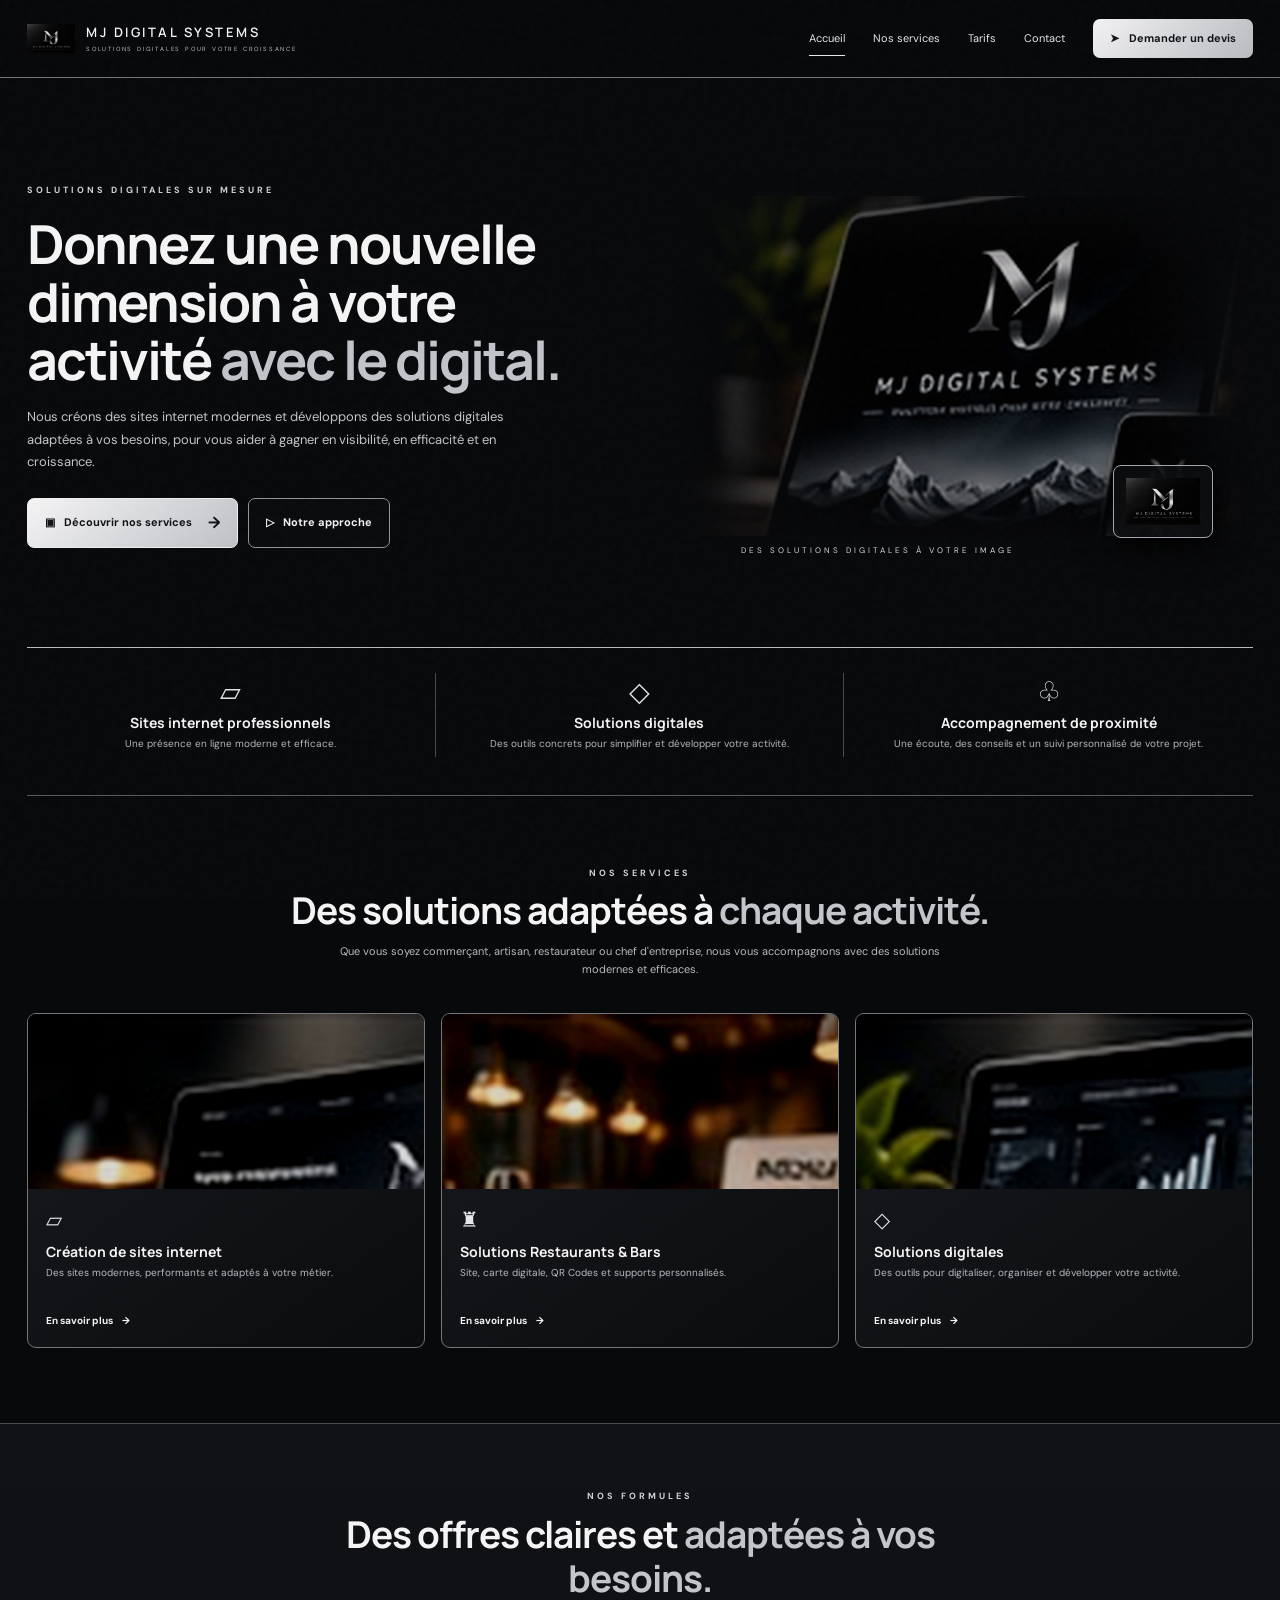
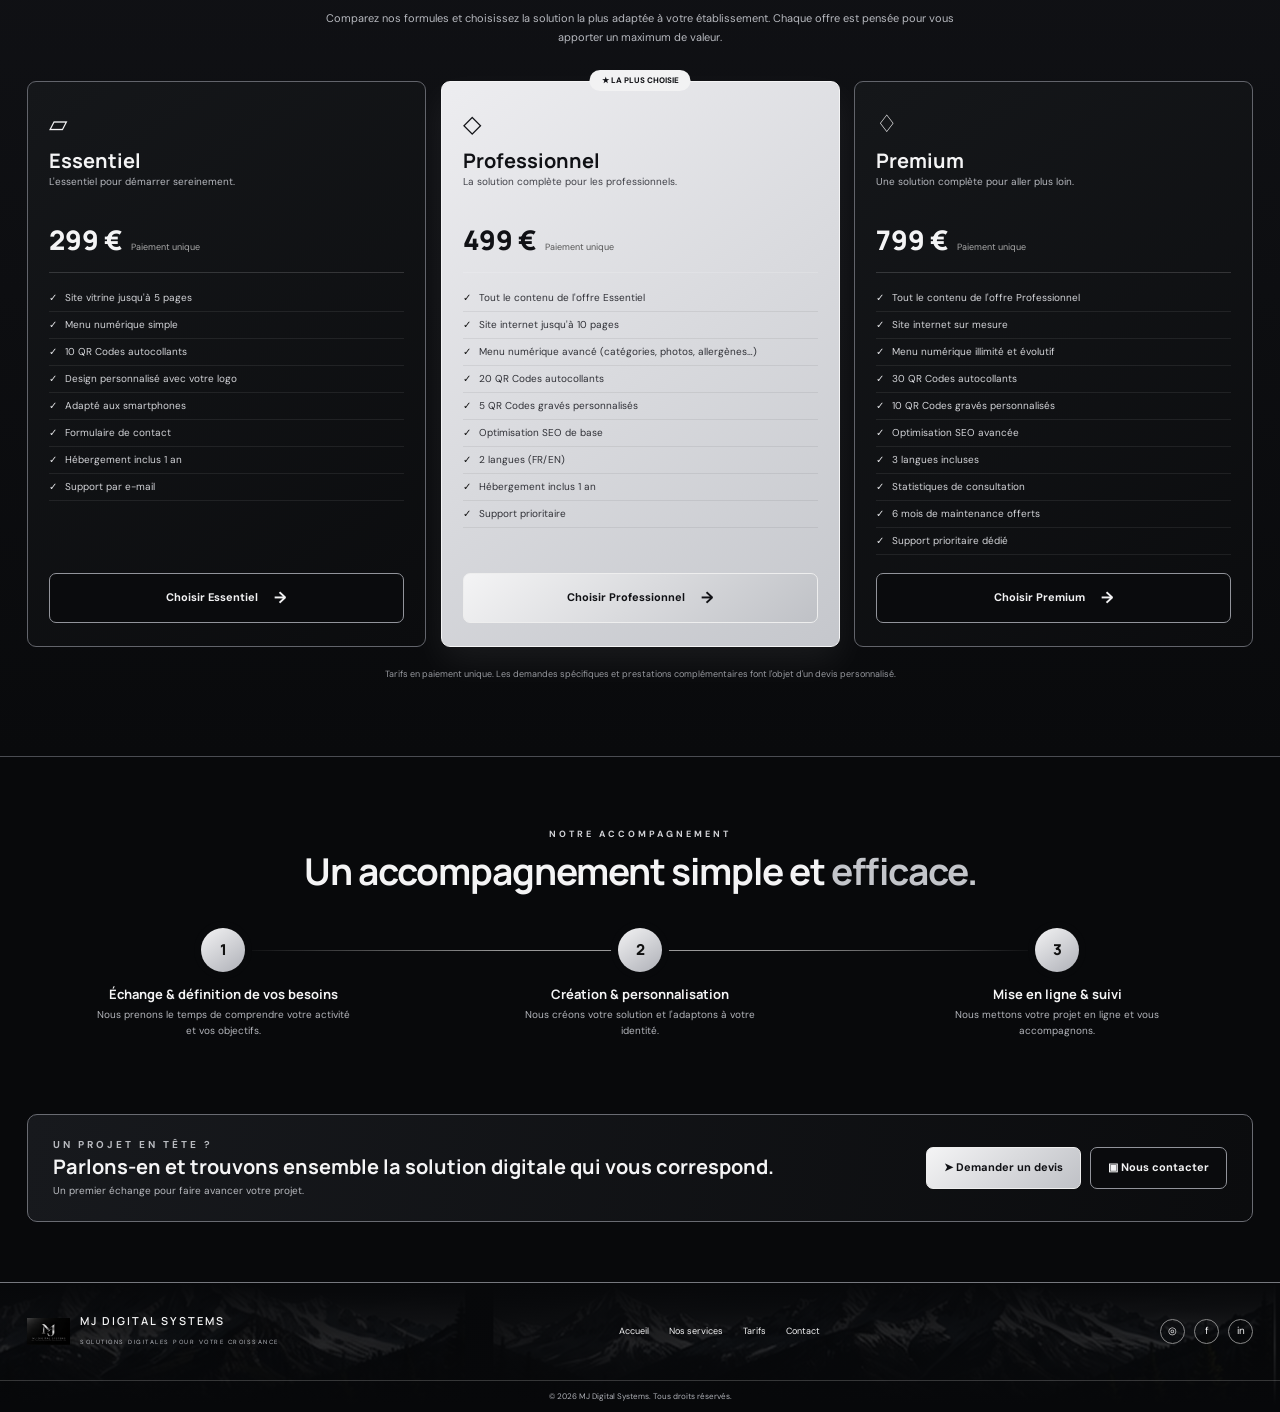
==== commit 40a77531: "Add files via upload" ====
--- a/index.html
+++ b/index.html
@@ -1,22 +1,13 @@
-<!doctype html>
-<html lang="fr"><head><meta charset="utf-8"><meta name="viewport" content="width=device-width,initial-scale=1">
-<meta name="theme-color" content="#08090b"><meta name="description" content="MJ Digital Systems conçoit des sites internet, menus numériques et solutions QR code pour les professionnels.">
-<title>Accueil | MJ Digital Systems</title>
-<link rel="preconnect" href="https://fonts.googleapis.com"><link rel="preconnect" href="https://fonts.gstatic.com" crossorigin>
-<link href="https://fonts.googleapis.com/css2?family=DM+Sans:wght@400;500;600;700&family=Manrope:wght@400;500;600;700;800&family=Playfair+Display:wght@500;600&display=swap" rel="stylesheet">
-<link rel="stylesheet" href="styles.css"></head><body>
-<header class="header"><a class="brand" href="index.html"><img src="logo-mj-digital-systems.png" alt="MJ Digital Systems"><span><b>MJ DIGITAL SYSTEMS</b><small>SOLUTIONS DIGITALES POUR VOTRE CROISSANCE</small></span></a>
-<button class="menu" aria-label="Ouvrir le menu" aria-expanded="false">☰</button><nav class="nav"><a href="index.html">Accueil</a><a href="services.html">Nos services</a><a href="tarifs.html">Tarifs</a><a href="contact.html">Contact</a><a class="nav-cta" href="devis.html">↗ Demander un devis</a></nav></header>
+<!doctype html><html lang="fr"><head><meta charset="utf-8"><meta name="viewport" content="width=device-width,initial-scale=1"><meta name="theme-color" content="#08090b"><meta name="description" content="Création de sites internet professionnels, menus numériques et QR Codes personnalisés pour restaurants, bars et entreprises. MJ Digital Systems, solutions digitales sur mesure."><meta name="robots" content="index,follow"><title>MJ Digital Systems | Solutions digitales sur mesure</title><link rel="icon" href="logo-mj-digital-systems.png"><link rel="stylesheet" href="styles.css"></head><body>
+<header class="header"><a class="brand" href="index.html"><img src="logo-mj-digital-systems.png" alt="MJ Digital Systems"><span class="brand-copy"><strong>MJ DIGITAL SYSTEMS</strong><small>SOLUTIONS DIGITALES POUR VOTRE CROISSANCE</small></span></a><button class="menu" aria-expanded="false" aria-label="Ouvrir le menu">☰</button><nav class="nav"><a class="active" href="index.html">Accueil</a><a href="#services">Nos services</a><a href="#tarifs">Tarifs</a><a href="contact.html">Contact</a><a class="cta" href="devis.html"><span>➤</span> Demander un devis</a></nav></header>
 <main>
-<section class="hero"><div class="hero-copy"><p class="eyebrow">SOLUTIONS DIGITALES SUR MESURE</p><h1>Donnez une nouvelle dimension à votre activité <em>avec le digital.</em></h1><p class="lead">Nous créons des sites internet modernes et développons des solutions digitales adaptées à vos besoins, pour vous aider à gagner en visibilité, en efficacité et en croissance.</p><div class="actions"><a class="btn silver" href="services.html">Découvrir nos services <b>→</b></a><a class="btn outline" href="#approche">▷ Notre approche</a></div></div><div class="hero-photo"><img src="hero-restaurant.jpg" alt="Univers digital et restauration"><div class="photo-stamp"><img src="logo-mj-digital-systems.png" alt="MJ Digital Systems"></div></div></section>
-<section class="value-row"><article><span>▣</span><h3>Sites internet professionnels</h3><p>Une présence en ligne moderne et efficace.</p></article><article><span>▱</span><h3>Solutions digitales</h3><p>Des outils concrets pour simplifier votre activité.</p></article><article><span>◇</span><h3>Accompagnement de proximité</h3><p>Une écoute, des conseils et un suivi personnalisé.</p></article></section>
-<section class="section"><div class="section-title"><p class="eyebrow">NOS SERVICES</p><h2>Des solutions adaptées à chaque activité.</h2><p>Que vous soyez commerçant, artisan, restaurateur ou chef d’entreprise, nous vous accompagnons avec des solutions modernes et efficaces.</p></div><div class="cards three">
-<a class="service-card" href="services.html"><img src="service-restaurant.jpg" alt="Création de sites internet"><div><h3>Création de sites internet</h3><p>Des sites modernes, performants et adaptés à votre métier.</p><b>En savoir plus →</b></div></a>
-<a class="service-card" href="services.html"><img src="service-qr.jpg" alt="Solutions restaurants et bars"><div><h3>Solutions Restaurants & Bars</h3><p>Site, carte digitale, QR codes et supports personnalisés.</p><b>En savoir plus →</b></div></a>
-<a class="service-card" href="services.html"><img src="service-digital.jpg" alt="Solutions digitales"><div><h3>Solutions digitales</h3><p>Des outils pour digitaliser, organiser et développer votre activité.</p><b>En savoir plus →</b></div></a></div></section>
-<section class="pricing section"><div class="section-title"><p class="eyebrow">NOS FORMULES</p><h2>Des offres claires et évolutives.</h2><p>Trois formules pensées pour répondre aux besoins des professionnels.</p></div><div class="cards three">
-<article class="price-card"><h3>Essentiel</h3><p>L’essentiel pour une présence en ligne efficace.</p><strong>299 €</strong><small>À partir de</small><ul><li>Site vitrine jusqu’à 5 pages</li><li>Design responsive</li><li>Formulaire de contact</li><li>QR codes autocollants (x10)</li></ul><a class="btn outline" href="devis.html?formule=Essentiel">Choisir cette formule →</a></article>
-<article class="price-card featured"><span class="popular">★ LA PLUS CHOISIE</span><h3>Professionnel</h3><p>Une solution complète et performante.</p><strong>499 €</strong><small>À partir de</small><ul><li>Tout le contenu Essentiel</li><li>Carte/menu numérique</li><li>QR codes autocollants supplémentaires</li><li>QR code gravé inclus</li><li>Optimisation SEO de base</li></ul><a class="btn dark" href="devis.html?formule=Professionnel">Choisir cette formule →</a></article>
-<article class="price-card"><h3>Premium</h3><p>Un site sur mesure, sans limite.</p><strong>799 €</strong><small>À partir de</small><ul><li>Tout le contenu Professionnel</li><li>Site et fonctionnalités sur mesure</li><li>QR codes gravés supplémentaires</li><li>SEO avancé</li><li>Accompagnement prioritaire</li></ul><a class="btn outline" href="devis.html?formule=Premium">Choisir cette formule →</a></article></div><p class="fineprint">Tarifs de départ indicatifs — devis personnalisé selon les besoins du projet.</p></section>
-<section class="section approach" id="approche"><div class="section-title"><p class="eyebrow">NOTRE ACCOMPAGNEMENT</p><h2>Un accompagnement simple et efficace.</h2></div><div class="steps"><article><b>1</b><h3>Échange & définition</h3><p>Nous prenons le temps de comprendre votre activité et vos besoins.</p></article><article><b>2</b><h3>Création & personnalisation</h3><p>Nous concevons une solution adaptée à votre image.</p></article><article><b>3</b><h3>Mise en ligne et suivi</h3><p>Nous vous accompagnons jusqu’à la mise en ligne et après.</p></article></div></section>
-<section class="cta-band"><div><p class="eyebrow">UN PROJET EN TÊTE ?</p><h2>Parlons de votre projet.</h2><p>Trouvons ensemble la solution digitale qui vous correspond.</p></div><a class="btn silver" href="devis.html">Demander un devis ↗</a></section></main><footer class="footer"><a class="brand" href="index.html"><img src="logo-mj-digital-systems.png" alt=""><span><b>MJ DIGITAL SYSTEMS</b><small>SOLUTIONS DIGITALES POUR VOTRE CROISSANCE</small></span></a><nav><a href="index.html">Accueil</a><a href="services.html">Services</a><a href="tarifs.html">Tarifs</a><a href="contact.html">Contact</a><a href="mentions-legales.html">Mentions légales</a></nav><small>© <span class="year"></span> MJ Digital Systems</small></footer><script src="script.js"></script></body></html>+<section class="hero wrap"><div class="hero-copy"><p class="eyebrow">SOLUTIONS DIGITALES SUR MESURE</p><h1>Donnez une nouvelle dimension à votre activité <em>avec le digital.</em></h1><p class="lead">Nous créons des sites internet modernes et développons des solutions digitales adaptées à vos besoins, pour vous aider à gagner en visibilité, en efficacité et en croissance.</p><div class="actions"><a class="btn btn-light" href="#services">▣ &nbsp; Découvrir nos services <span class="arrow">→</span></a><a class="btn btn-dark" href="#approche">▷ &nbsp; Notre approche</a></div></div><div class="hero-visual"><img class="hero-photo" src="hero-restaurant-devices.jpg" alt="Mise en scène de solutions numériques pour les professionnels"><div class="hero-mark"><img src="logo-mj-digital-systems.png" alt="Monogramme MJ"></div><span class="hero-caption">DES SOLUTIONS DIGITALES À VOTRE IMAGE</span></div></section>
+<section class="benefits wrap"><article class="benefit"><div class="benefit-icon">▱</div><h3>Sites internet professionnels</h3><p>Une présence en ligne moderne et efficace.</p></article><article class="benefit"><div class="benefit-icon">◇</div><h3>Solutions digitales</h3><p>Des outils concrets pour simplifier et développer votre activité.</p></article><article class="benefit"><div class="benefit-icon">♧</div><h3>Accompagnement de proximité</h3><p>Une écoute, des conseils et un suivi personnalisé de votre projet.</p></article></section>
+<section class="section wrap" id="services"><div class="section-head"><p class="eyebrow">NOS SERVICES</p><h2>Des solutions adaptées à <em>chaque activité.</em></h2><p>Que vous soyez commerçant, artisan, restaurateur ou chef d'entreprise, nous vous accompagnons avec des solutions modernes et efficaces.</p></div><div class="service-grid"><article class="service-card"><img src="service-site-internet.jpg" alt="Création de site internet professionnel"><div class="service-content"><span class="icon">▱</span><h3>Création de sites internet</h3><p>Des sites modernes, performants et adaptés à votre métier.</p><a href="devis.html">En savoir plus <span>→</span></a></div></article><article class="service-card"><img src="service-menu-qr.jpg" alt="Menu numérique et QR Code personnalisé"><div class="service-content"><span class="icon">♜</span><h3>Solutions Restaurants & Bars</h3><p>Site, carte digitale, QR Codes et supports personnalisés.</p><a href="devis.html">En savoir plus <span>→</span></a></div></article><article class="service-card"><img src="service-solutions-digitales.jpg" alt="Solutions digitales et tableau de bord"><div class="service-content"><span class="icon">◇</span><h3>Solutions digitales</h3><p>Des outils pour digitaliser, organiser et développer votre activité.</p><a href="devis.html">En savoir plus <span>→</span></a></div></article></div></section>
+<section class="pricing" id="tarifs"><div class="section wrap"><div class="section-head"><p class="eyebrow">NOS FORMULES</p><h2>Des offres claires et <em>adaptées à vos besoins.</em></h2><p>Comparez nos formules et choisissez la solution la plus adaptée à votre établissement. Chaque offre est pensée pour vous apporter un maximum de valeur.</p></div><div class="price-grid">
+<article class="price-card"><div class="price-icon">▱</div><h3>Essentiel</h3><p class="price-desc">L'essentiel pour démarrer sereinement.</p><div class="price"><strong>299 €</strong><small>Paiement unique</small></div><ul><li>Site vitrine jusqu'à 5 pages</li><li>Menu numérique simple</li><li>10 QR Codes autocollants</li><li>Design personnalisé avec votre logo</li><li>Adapté aux smartphones</li><li>Formulaire de contact</li><li>Hébergement inclus 1 an</li><li>Support par e-mail</li></ul><a class="btn btn-dark" href="devis.html?formule=Essentiel">Choisir Essentiel <span class="arrow">→</span></a></article>
+<article class="price-card best"><div class="popular">★ LA PLUS CHOISIE</div><div class="price-icon">◇</div><h3>Professionnel</h3><p class="price-desc">La solution complète pour les professionnels.</p><div class="price"><strong>499 €</strong><small>Paiement unique</small></div><ul><li>Tout le contenu de l'offre Essentiel</li><li>Site internet jusqu'à 10 pages</li><li>Menu numérique avancé (catégories, photos, allergènes…)</li><li>20 QR Codes autocollants</li><li>5 QR Codes gravés personnalisés</li><li>Optimisation SEO de base</li><li>2 langues (FR/EN)</li><li>Hébergement inclus 1 an</li><li>Support prioritaire</li></ul><a class="btn btn-light" href="devis.html?formule=Professionnel">Choisir Professionnel <span class="arrow">→</span></a></article>
+<article class="price-card"><div class="price-icon">♢</div><h3>Premium</h3><p class="price-desc">Une solution complète pour aller plus loin.</p><div class="price"><strong>799 €</strong><small>Paiement unique</small></div><ul><li>Tout le contenu de l'offre Professionnel</li><li>Site internet sur mesure</li><li>Menu numérique illimité et évolutif</li><li>30 QR Codes autocollants</li><li>10 QR Codes gravés personnalisés</li><li>Optimisation SEO avancée</li><li>3 langues incluses</li><li>Statistiques de consultation</li><li>6 mois de maintenance offerts</li><li>Support prioritaire dédié</li></ul><a class="btn btn-dark" href="devis.html?formule=Premium">Choisir Premium <span class="arrow">→</span></a></article></div><p class="price-note">Tarifs en paiement unique. Les demandes spécifiques et prestations complémentaires font l'objet d'un devis personnalisé.</p></div></section>
+<section class="section wrap" id="approche"><div class="section-head"><p class="eyebrow">NOTRE ACCOMPAGNEMENT</p><h2>Un accompagnement simple et <em>efficace.</em></h2></div><div class="steps"><article class="step"><span class="step-num">1</span><div><h3>Échange & définition de vos besoins</h3><p>Nous prenons le temps de comprendre votre activité et vos objectifs.</p></div></article><article class="step"><span class="step-num">2</span><div><h3>Création & personnalisation</h3><p>Nous créons votre solution et l'adaptons à votre identité.</p></div></article><article class="step"><span class="step-num">3</span><div><h3>Mise en ligne & suivi</h3><p>Nous mettons votre projet en ligne et vous accompagnons.</p></div></article></div></section>
+<section class="cta-band wrap"><div><p class="eyebrow">UN PROJET EN TÊTE ?</p><h2>Parlons-en et trouvons ensemble la solution digitale qui vous correspond.</h2><p>Un premier échange pour faire avancer votre projet.</p></div><div class="cta-actions"><a class="btn btn-light" href="devis.html">➤ Demander un devis</a><a class="btn btn-dark" href="contact.html">▣ Nous contacter</a></div></section>
+</main><footer class="footer"><div class="footer-inner wrap"><a class="footer-brand" href="index.html"><img src="logo-mj-digital-systems.png" alt=""><span><strong>MJ DIGITAL SYSTEMS</strong><small>SOLUTIONS DIGITALES POUR VOTRE CROISSANCE</small></span></a><nav class="footer-nav"><a href="index.html">Accueil</a><a href="#services">Nos services</a><a href="#tarifs">Tarifs</a><a href="contact.html">Contact</a></nav><div class="footer-social"><a href="#" aria-label="Instagram">◎</a><a href="#" aria-label="Facebook">f</a><a href="#" aria-label="LinkedIn">in</a></div></div><div class="copyright">© <span class="year"></span> MJ Digital Systems. Tous droits réservés.</div></footer><script src="script.js"></script></body></html>
--- a/styles.css
+++ b/styles.css
@@ -1 +1,43 @@
-*{box-sizing:border-box}html{scroll-behavior:smooth}body{margin:0;background:#08090b;color:#f3f3f4;font:15px/1.65 "DM Sans",sans-serif}a{color:inherit;text-decoration:none}.header{height:82px;padding:0 max(28px,calc((100% - 1240px)/2));display:flex;align-items:center;justify-content:space-between;border-bottom:1px solid #ffffff24;position:sticky;top:0;z-index:20;background:#08090bf2;backdrop-filter:blur(16px)}.brand{display:flex;align-items:center;gap:12px}.brand img{width:57px;height:57px;object-fit:cover;border-radius:3px}.brand span{display:flex;flex-direction:column;line-height:1.4}.brand b{font:600 13px Manrope,sans-serif;letter-spacing:2.5px}.brand small{font-size:7px;letter-spacing:1.3px;color:#b8b9be}.nav{display:flex;align-items:center;gap:28px}.nav a{font-size:11px;color:#dedee2}.nav a:hover{color:white}.nav-cta{background:linear-gradient(135deg,#f5f5f5,#b8bac0);color:#101114!important;padding:11px 16px;border-radius:5px;font-weight:700}.menu{display:none;background:none;border:0;color:#fff;font-size:24px}.hero{max-width:1240px;margin:auto;min-height:550px;padding:65px 28px;display:grid;grid-template-columns:1fr 1.08fr;gap:45px;align-items:center}.hero-copy{max-width:570px}.eyebrow{font-size:9px;letter-spacing:3px;color:#d1d2d6;font-weight:700;margin:0 0 17px}.hero h1,.page-hero h1{font:600 clamp(40px,5vw,64px)/1.08 "Playfair Display",serif;letter-spacing:-1.3px;margin:0 0 22px}.hero h1 em,.page-hero h1 em{color:#c4c5ca;font-style:normal}.lead{font-size:14px;color:#c2c3c8;line-height:1.85;max-width:540px}.actions{display:flex;gap:12px;margin-top:28px;flex-wrap:wrap}.btn{display:inline-flex;align-items:center;justify-content:center;gap:16px;border:1px solid #777980;padding:12px 18px;border-radius:5px;font:700 11px "DM Sans";cursor:pointer}.silver{background:linear-gradient(135deg,#f5f5f6,#b8bac0);color:#101114;border-color:#e5e5e7}.outline{background:transparent;color:#f3f3f4}.dark{background:#111216;color:white;border-color:#111216}.hero-photo{height:405px;position:relative;border:1px solid #555;border-radius:8px;overflow:hidden;background:#181818}.hero-photo>img{width:100%;height:100%;object-fit:cover;filter:brightness(.72)}.hero-photo:after{content:"";position:absolute;inset:0;background:linear-gradient(90deg,#05060744,transparent 65%),linear-gradient(0deg,#05060788,transparent 45%)}.photo-stamp{position:absolute;right:20px;bottom:18px;width:116px;height:74px;overflow:hidden;border:1px solid #ffffff66;border-radius:4px;z-index:1}.photo-stamp img{width:100%;height:100%;object-fit:cover}.value-row{max-width:1184px;margin:auto;padding:32px 20px 48px;border-top:1px solid #ffffff24;border-bottom:1px solid #ffffff24;display:grid;grid-template-columns:repeat(3,1fr);text-align:center}.value-row article{padding:10px 24px;border-right:1px solid #ffffff20}.value-row article:last-child{border:0}.value-row article>span{font-size:28px;color:#d9dade}.value-row h3{font:600 15px Manrope;margin:7px 0}.value-row p,.section-title>p:last-child{font-size:12px;color:#b8bac0;margin:0}.section{max-width:1240px;margin:auto;padding:80px 28px}.section-title{text-align:center;max-width:720px;margin:0 auto 36px}.section-title h2,.cta-band h2{font:600 clamp(28px,3vw,39px) "Playfair Display",serif;margin:0 0 13px}.cards{display:grid;gap:18px}.three{grid-template-columns:repeat(3,1fr)}.two{grid-template-columns:repeat(2,1fr)}.service-card,.feature-card{border:1px solid #45474d;background:linear-gradient(145deg,#17191d,#0c0d0f);border-radius:7px;overflow:hidden;transition:transform .2s,border-color .2s}.service-card:hover{transform:translateY(-4px);border-color:#bfc1c8}.service-card>img{width:100%;height:190px;object-fit:cover;display:block;filter:brightness(.82)}.service-card>div{padding:18px 20px}.service-card h3,.price-card h3{font:600 17px Manrope;margin:0 0 8px}.service-card p,.price-card p{font-size:12px;color:#b8bac0;margin:0 0 15px}.service-card b{font-size:10px}.pricing{background:linear-gradient(180deg,#101114,#090a0c);max-width:none;border-block:1px solid #ffffff1c}.pricing>.section-title,.pricing>.cards,.pricing>.fineprint,.pricing .table-wrap{max-width:1184px;margin-left:auto;margin-right:auto}.price-card{position:relative;border:1px solid #53565d;border-radius:7px;padding:26px;background:linear-gradient(145deg,#17191d,#0b0c0e);display:flex;flex-direction:column;min-height:445px}.price-card.featured{background:linear-gradient(145deg,#e9e9eb,#c1c2c7);color:#111216;transform:translateY(-7px)}.popular{position:absolute;top:-12px;left:50%;transform:translateX(-50%);white-space:nowrap;background:#f5f5f6;color:#15161a;border-radius:20px;padding:4px 13px;font-size:8px;font-weight:800}.price-card strong{font:700 32px Manrope;margin-top:12px}.price-card>small{font-size:10px;color:#aeb0b7}.featured p,.featured>small{color:#444}.price-card ul,.feature-card ul{padding-left:17px;margin:20px 0 24px;flex:1}.price-card li{font-size:11px;color:#d1d2d5;padding:5px 0}.featured li{color:#333}.price-card .btn{width:100%;margin-top:auto}.fineprint{text-align:center;font-size:10px;color:#93959c;margin:20px auto 0;max-width:900px}.approach{padding-bottom:90px}.steps{display:grid;grid-template-columns:repeat(3,1fr);gap:28px;text-align:center}.steps article{padding:12px}.steps article>b{display:grid;place-items:center;width:48px;height:48px;margin:0 auto 16px;border:1px solid #bfc1c7;border-radius:50%;font:700 17px Manrope;background:#121316}.steps h3{font:600 15px Manrope}.steps p{font-size:12px;color:#b9bbc1}.cta-band{max-width:1184px;margin:10px auto 65px;padding:28px 32px;border:1px solid #555960;border-radius:7px;background:linear-gradient(100deg,#17191d,#0b0c0e);display:flex;align-items:center;justify-content:space-between;gap:24px}.cta-band .eyebrow{margin-bottom:8px}.cta-band h2{margin:0 0 5px}.cta-band p:not(.eyebrow){font-size:12px;color:#b8bac0;margin:0}.page-hero{max-width:1184px;margin:auto;padding:75px 28px 25px}.page-hero h1{max-width:800px}.page-hero .lead{max-width:700px}.page-hero.compact{text-align:center;padding-bottom:35px}.page-hero.compact .lead{margin:auto}.feature-card{display:grid;grid-template-columns: .9fr 1.1fr;min-height:300px}.feature-card>img{width:100%;height:100%;min-height:300px;object-fit:cover;filter:brightness(.8)}.feature-card>div{padding:27px}.feature-card h2{font:600 25px "Playfair Display";margin:0 0 12px}.feature-card p:not(.eyebrow){font-size:12px;color:#bfc1c6}.feature-card li{font-size:11px;color:#d0d1d5;padding:4px 0}.table-wrap{margin-top:55px;overflow-x:auto}.table-wrap h2{font:600 23px "Playfair Display"}.table-wrap table{width:100%;border-collapse:collapse;min-width:600px;background:#111216}.table-wrap th,.table-wrap td{text-align:left;padding:13px 15px;border:1px solid #373a40;font-size:11px}.table-wrap th{background:#27292e}.progress{display:flex;justify-content:center;align-items:center;gap:14px;margin:0 auto 25px}.progress>span{width:34px;height:34px;border:1px solid #676a72;border-radius:50%;display:grid;place-items:center;font-weight:700;color:#aeb0b7;position:relative}.progress>span small{position:absolute;top:39px;white-space:nowrap;font-size:9px;font-weight:400}.progress>span.active{background:linear-gradient(135deg,#f4f4f5,#b8bac0);color:#111}.progress>i{width:15%;height:1px;background:#676a72}.form-section{padding-top:25px}.form-card{max-width:850px;margin:auto;padding:30px;border:1px solid #555960;border-radius:8px;background:linear-gradient(145deg,#17191d,#0c0d0f)}.form-page{display:none}.form-page.active{display:block}.form-card h2{font:600 24px "Playfair Display";margin:0}.form-card p{font-size:12px;color:#b8bac0}.form-card label{display:block;font-size:11px;margin:17px 0;color:#eee}.form-card input:not([type=radio]):not([type=checkbox]),.form-card select,.form-card textarea{display:block;width:100%;margin-top:8px;background:#292b30;color:#fff;border:1px solid #666970;border-radius:5px;padding:12px;font:12px "DM Sans"}.form-card textarea{min-height:100px;resize:vertical}.form-card fieldset{border:0;padding:0;margin:22px 0}.form-card legend{font-size:11px}.choice-grid{display:grid;grid-template-columns:repeat(4,1fr);gap:10px}.choice{position:relative;border:1px solid #555960;border-radius:6px;padding:17px 9px!important;min-height:115px;text-align:center;display:flex!important;flex-direction:column;align-items:center;justify-content:center}.choice input{position:absolute;top:8px;right:8px}.choice b{font-size:22px}.choice strong{font-size:11px}.choice small{font-size:9px;color:#aaa}.choice:has(input:checked){border-color:#fff;background:#ffffff10}.checks{display:grid;grid-template-columns:repeat(2,1fr);gap:8px}.checks label{padding:10px;border:1px solid #555960;border-radius:5px;margin:0}.checks input,.consent input{accent-color:#ccc;margin-right:7px}.two{display:grid;grid-template-columns:1fr 1fr;gap:15px}.form-nav{display:flex;justify-content:space-between;margin-top:24px}.assurances{max-width:850px;margin:20px auto;display:grid;grid-template-columns:repeat(3,1fr);border:1px solid #3f4248;border-radius:6px;padding:18px}.assurances span{text-align:center;font-size:14px;border-right:1px solid #444;padding:5px}.assurances span:last-child{border:0}.assurances small{display:block;font-size:9px;color:#aaa}.success{text-align:center;margin-top:20px}.contact-layout{display:grid;grid-template-columns:.8fr 1.2fr;gap:45px;align-items:start;padding-top:35px}.contact-details article{display:flex;gap:18px;padding:18px;border:1px solid #44474e;border-radius:6px;margin-bottom:12px;background:#101114}.contact-details article>b{font-size:25px}.contact-details h3{font:600 14px Manrope;margin:0}.contact-details p{font-size:12px;margin:3px 0}.contact-details small{font-size:10px;color:#999}.contact-image{width:100%;height:180px;object-fit:cover;border-radius:6px;margin-top:12px}.contact-layout .form-card h2{margin-bottom:20px}.contact-layout .form-card .btn{width:100%}.legal{max-width:850px}.legal h2{font:600 21px "Playfair Display";margin-top:28px}.legal p{font-size:13px;color:#bbb}.footer{border-top:1px solid #ffffff22;padding:24px max(28px,calc((100% - 1184px)/2));display:flex;align-items:center;justify-content:space-between;gap:20px;background:#060709}.footer .brand img{width:44px;height:44px}.footer .brand b{font-size:10px}.footer .brand small{font-size:6px}.footer nav{display:flex;gap:18px;flex-wrap:wrap}.footer nav a,.footer>small{font-size:9px;color:#aeb0b7}@media(max-width:760px){.header{height:70px;padding:0 17px}.brand img{width:45px;height:45px}.brand b{font-size:10px}.brand small{font-size:6px}.menu{display:block}.nav{display:none;position:absolute;top:69px;left:0;right:0;padding:15px 20px 20px;background:#0b0c0f;border-bottom:1px solid #444;flex-direction:column;align-items:stretch;gap:0}.nav.open{display:flex}.nav a:not(.nav-cta){padding:12px 0;border-bottom:1px solid #ffffff14}.nav-cta{margin-top:12px;text-align:center}.hero{grid-template-columns:1fr;padding:48px 20px 38px;gap:28px}.hero h1,.page-hero h1{font-size:43px}.hero-photo{height:280px}.value-row{grid-template-columns:1fr;padding:15px 20px}.value-row article{border-right:0;border-bottom:1px solid #ffffff20;padding:18px}.value-row article:last-child{border:0}.section{padding:58px 20px}.three,.two{grid-template-columns:1fr}.price-card.featured{transform:none;margin:8px 0}.steps{grid-template-columns:1fr;gap:10px}.steps article{padding:10px 0}.cta-band{margin:0 20px 45px;padding:23px;align-items:flex-start;flex-direction:column}.page-hero{padding:50px 20px 15px}.feature-card{grid-template-columns:1fr}.feature-card>img{height:210px;min-height:0}.choice-grid{grid-template-columns:repeat(2,1fr)}.form-card{padding:21px 16px}.two{gap:0}.progress{gap:7px}.progress>i{width:9%}.progress>span small{font-size:8px}.assurances{padding:12px 5px}.assurances span{font-size:11px;padding:5px 3px}.assurances small{font-size:8px}.contact-layout{grid-template-columns:1fr;gap:25px;padding-top:20px}.footer{padding:24px 18px;flex-direction:column;text-align:center}.footer nav{justify-content:center;gap:12px}}+@import url('https://fonts.googleapis.com/css2?family=DM+Sans:wght@400;500;600;700&family=Manrope:wght@400;500;600;700;800&display=swap');
+:root{--bg:#08090b;--panel:#101114;--panel2:#17181c;--line:#56585e;--soft:#aeb0b6;--white:#f4f4f5;--silver:#d8d9dd;--max:1260px}
+*{box-sizing:border-box}html{scroll-behavior:smooth;scroll-padding-top:88px}body{margin:0;background:var(--bg);color:var(--white);font:14px/1.6 'DM Sans',sans-serif}body:after{content:"";position:fixed;inset:0;pointer-events:none;z-index:30;opacity:.07;background-image:url("data:image/svg+xml,%3Csvg viewBox='0 0 180 180' xmlns='http://www.w3.org/2000/svg'%3E%3Cfilter id='n'%3E%3CfeTurbulence type='fractalNoise' baseFrequency='.8' numOctaves='3' stitchTiles='stitch'/%3E%3C/filter%3E%3Crect width='100%25' height='100%25' filter='url(%23n)' opacity='.3'/%3E%3C/svg%3E")}
+a{color:inherit;text-decoration:none}button,input,select,textarea{font:inherit}.wrap{width:min(var(--max),calc(100% - 54px));margin:auto}.header{height:78px;position:sticky;top:0;z-index:20;background:#08090bf0;backdrop-filter:blur(14px);border-bottom:1px solid #73757a;display:flex;align-items:center;justify-content:space-between;padding:0 max(27px,calc((100% - var(--max))/2))}.brand{display:flex;align-items:center;gap:11px;min-width:260px}.brand img{width:48px;height:48px;object-fit:contain}.brand-copy{display:flex;flex-direction:column;line-height:1.2}.brand-copy strong{font:600 13px 'Manrope';letter-spacing:2.5px}.brand-copy small{font-size:6px;letter-spacing:1.8px;color:#bcbec3;margin-top:5px}.nav{display:flex;align-items:center;gap:28px}.nav a{font-size:11px;color:#e5e5e7;position:relative}.nav a.active:after,.nav a:hover:after{content:"";position:absolute;left:0;right:0;bottom:-9px;height:1px;background:#e7e8ea}.nav .cta{background:linear-gradient(135deg,#f2f2f3,#b9bbc0);color:#111216;border-radius:7px;padding:11px 17px;font-weight:700}.nav .cta:after{display:none}.nav .cta span{margin-right:7px}.menu{display:none;border:1px solid #65676d;background:#111216;color:white;border-radius:6px;padding:8px 10px}
+.hero{min-height:570px;display:grid;grid-template-columns:1.03fr .97fr;align-items:center;gap:25px;position:relative;padding-top:42px;padding-bottom:36px;border-bottom:1px solid #b8b9bd}.hero-copy{max-width:560px;z-index:2}.eyebrow{font-size:9px;letter-spacing:3px;font-weight:700;color:#d1d2d6;margin:0 0 17px}.hero h1{font:700 clamp(38px,4.2vw,56px)/1.08 'Manrope';letter-spacing:-2px;margin:0 0 17px;max-width:560px}.hero h1 em{font-style:normal;color:#c2c4ca}.lead{color:#c4c5c9;font-size:13px;line-height:1.75;max-width:490px}.actions{display:flex;gap:10px;flex-wrap:wrap;margin-top:24px}.btn{display:inline-flex;justify-content:center;align-items:center;gap:16px;padding:11px 17px;border:1px solid #aeb0b6;border-radius:7px;font-size:11px;font-weight:700;cursor:pointer;transition:.2s}.btn:hover{transform:translateY(-2px);box-shadow:0 7px 25px #fff2}.btn-light{background:linear-gradient(140deg,#f4f4f5,#bfc1c6);color:#101115;border-color:#eee}.btn-dark{background:#0a0b0d;color:#f2f2f3;border-color:#92949b}.btn .arrow{font-size:16px}.hero-visual{height:390px;position:relative;display:flex;align-items:center;justify-content:center}.hero-visual:before{content:"";position:absolute;inset:10% 0 4%;background:radial-gradient(ellipse,#9b9da51d,transparent 67%)}.hero-photo{position:absolute;width:100%;height:340px;object-fit:cover;object-position:center;border-radius:5px;filter:brightness(.72) contrast(1.12);mask-image:linear-gradient(90deg,transparent 0%,#000 15%,#000 88%,transparent 100%);-webkit-mask-image:linear-gradient(90deg,transparent 0%,#000 15%,#000 88%,transparent 100%)}.hero-visual:after{content:"";position:absolute;inset:0;background:linear-gradient(90deg,#08090b 0%,transparent 35%,transparent 75%,#08090b 100%),linear-gradient(0deg,#08090b 0%,transparent 30%,transparent 75%,#08090b 100%)}.hero-mark{position:absolute;right:7%;bottom:6%;z-index:2;width:100px;padding:12px;background:#0c0d10d9;border:1px solid #a4a6ad;border-radius:8px;box-shadow:0 10px 35px #000}.hero-mark img{width:100%;display:block}.hero-caption{position:absolute;z-index:3;bottom:4px;left:12%;font-size:8px;letter-spacing:3px;color:#d5d6da}
+.benefits{display:grid;grid-template-columns:repeat(3,1fr);padding:25px 0 38px;border-bottom:1px solid #55585e}.benefit{text-align:center;padding:5px 25px;border-right:1px solid #46484e}.benefit:last-child{border:0}.benefit-icon{font-size:27px;color:#e3e4e7;line-height:1}.benefit h3{font:700 14px 'Manrope';margin:8px 0 4px}.benefit p{font-size:10px;color:#b3b5bb;margin:0}
+.section{padding:70px 0 75px}.section-head{text-align:center;max-width:720px;margin:0 auto 34px}.section-head .eyebrow{margin-bottom:8px}.section-head h2{font:700 clamp(27px,3vw,37px)/1.2 'Manrope';letter-spacing:-1px;margin:0 0 9px}.section-head h2 em{font-style:normal;color:#c3c5ca}.section-head p:last-child{font-size:11px;color:#b7b9bf;max-width:640px;margin:auto;line-height:1.7}
+.service-grid{display:grid;grid-template-columns:repeat(3,1fr);gap:16px}.service-card{border:1px solid #74767c;border-radius:9px;overflow:hidden;background:linear-gradient(145deg,#191a1e,#0b0c0e);transition:.25s}.service-card:hover{transform:translateY(-4px);border-color:#e1e2e5}.service-card img{width:100%;height:175px;object-fit:cover;display:block;filter:brightness(.82) contrast(1.08)}.service-content{padding:15px 18px 17px}.service-content .icon{font-size:21px;color:#e5e6e9}.service-content h3{font:700 14px 'Manrope';margin:4px 0}.service-content p{font-size:10px;color:#b7b9bf;min-height:34px;margin:0 0 9px}.service-content a{font-size:10px;font-weight:700}.service-content a span{margin-left:7px}
+.pricing{background:linear-gradient(180deg,#111216,#090a0c);border-block:1px solid #4a4c52}.pricing .section{padding-top:65px}.price-grid{display:grid;grid-template-columns:repeat(3,1fr);gap:15px;align-items:stretch}.price-card{border:1px solid #62646b;border-radius:9px;background:linear-gradient(145deg,#15171a,#0b0c0e);padding:23px 21px;display:flex;flex-direction:column;position:relative}.price-card.best{background:linear-gradient(145deg,#ededf0,#c5c7cc);color:#101115;border-color:#f4f4f5;transform:translateY(-7px);box-shadow:0 15px 35px #fff1}.popular{position:absolute;top:-12px;left:50%;transform:translateX(-50%);white-space:nowrap;background:#f2f2f3;color:#101115;border-radius:20px;padding:4px 12px;font-size:8px;font-weight:800}.price-icon{font-size:24px}.price-card h3{font:700 20px 'Manrope';margin:4px 0 0}.price-desc{font-size:10px;color:#b6b8be;margin:0;min-height:33px}.best .price-desc{color:#414249}.price{display:flex;align-items:baseline;gap:8px;padding:14px 0;border-bottom:1px solid #ffffff26;margin-bottom:12px}.price small{font-size:9px;color:#aaa}.best .price small{color:#555}.price strong{font:800 27px 'Manrope'}.price-card ul{padding:0;list-style:none;margin:0 0 18px;flex:1}.price-card li{font-size:10px;padding:5px 0;border-bottom:1px solid #ffffff13;color:#d3d4d8}.best li{color:#303137;border-color:#0001}.price-card li:before{content:"✓";margin-right:8px;color:#e4e5e8}.best li:before{color:#111}.price-card .btn{width:100%}.price-note{text-align:center;font-size:9px;color:#96989e;margin:20px 0 0}
+.steps{display:grid;grid-template-columns:repeat(3,1fr);gap:25px;position:relative}.steps:before{content:"";height:1px;position:absolute;top:22px;left:17%;right:17%;background:linear-gradient(90deg,transparent,#999,#999,transparent)}.step{text-align:center;position:relative}.step-num{display:grid;place-items:center;width:44px;height:44px;border-radius:50%;background:linear-gradient(145deg,#f3f3f4,#aeb0b7);color:#111;font:800 15px 'Manrope';margin:0 auto 13px;box-shadow:0 0 0 7px #08090b}.step h3{font:700 13px 'Manrope';margin:0 0 4px}.step p{font-size:10px;color:#b3b5bb;max-width:260px;margin:auto}
+.cta-band{border:1px solid #696b72;border-radius:10px;padding:22px 25px;background:linear-gradient(100deg,#17191d,#0b0c0e);display:flex;align-items:center;justify-content:space-between;gap:20px;margin:0 auto 60px}.cta-band h2{font:700 20px 'Manrope';margin:0 0 3px}.cta-band p{font-size:10px;color:#b9bbc0;margin:0}.cta-actions{display:flex;gap:9px;flex-shrink:0}
+.footer{position:relative;background:#07080a url('montagnes-footer.jpg') center 48%/cover no-repeat;border-top:1px solid #76787e}.footer:before{content:"";position:absolute;inset:0;background:linear-gradient(0deg,#07080a 5%,#07080ad9 52%,#07080a 100%)}.footer-inner{position:relative;display:flex;align-items:center;justify-content:space-between;padding:27px 0}.footer-brand{display:flex;align-items:center;gap:10px}.footer-brand img{width:43px;height:43px;object-fit:contain}.footer-brand strong{font:600 11px 'Manrope';letter-spacing:2px;display:block}.footer-brand small{font-size:6px;letter-spacing:1.5px;color:#b7b9bf}.footer-nav{display:flex;gap:20px}.footer-nav a{font-size:9px}.footer-social{display:flex;gap:9px}.footer-social a{border:1px solid #888;border-radius:50%;width:25px;height:25px;display:grid;place-items:center;font-size:10px}.copyright{position:relative;text-align:center;border-top:1px solid #ffffff30;padding:9px;font-size:8px;color:#aeb0b6}
+.page-hero{min-height:230px;padding:52px 0 35px;background:linear-gradient(90deg,#090a0c 0%,#090a0cdd 42%,#090a0c44 100%),url('contact-ambiance.jpg') center 52%/cover no-repeat;border-bottom:1px solid #777}.page-hero h1{font:700 clamp(32px,4vw,48px)/1.1 'Manrope';margin:0 0 12px;max-width:650px}.page-hero p{font-size:12px;color:#c3c5ca;max-width:540px;margin:0}.form-shell{max-width:850px;margin:0 auto;border:1px solid #65676e;border-radius:10px;background:linear-gradient(145deg,#15171a,#090a0c);padding:25px 27px;box-shadow:0 15px 45px #0007}.progress{display:flex;justify-content:center;align-items:center;gap:15px;margin-bottom:26px}.progress-step{display:flex;align-items:center;gap:8px;color:#aeb0b6;font-size:10px}.progress-step span{width:28px;height:28px;border:1px solid #81838a;border-radius:50%;display:grid;place-items:center;font-weight:700}.progress-step.active{color:white}.progress-step.active span,.progress-step.done span{background:linear-gradient(145deg,#f4f4f5,#bfc1c6);color:#101115;border-color:#eee}.progress i{height:1px;width:15%;background:#666}.form-page{display:none}.form-page.active{display:block;animation:fade .25s}.form-page h2{font:700 21px 'Manrope';margin:0 0 3px}.form-sub{font-size:10px;color:#b4b6bc;margin:0 0 19px}.field{display:block;font-size:10px;font-weight:700;margin:14px 0;color:#eee}.field b{color:#e6caca}.field input,.field select,.field textarea{display:block;width:100%;margin-top:7px;background:#292b30;border:1px solid #666970;border-radius:6px;padding:12px 13px;color:#f2f2f3;font-size:11px;outline:none}.field textarea{resize:vertical;min-height:92px}.field input:focus,.field select:focus,.field textarea:focus{border-color:#eee;box-shadow:0 0 0 2px #fff2}.choice-grid{display:grid;grid-template-columns:repeat(4,1fr);gap:8px;margin:10px 0 17px}.choice{position:relative;min-height:100px;border:1px solid #686a70;border-radius:7px;padding:13px 7px;display:flex;flex-direction:column;align-items:center;justify-content:center;text-align:center;cursor:pointer}.choice:has(input:checked){border-color:#f1f1f3;background:#ffffff12}.choice input{position:absolute;right:8px;top:8px;accent-color:#eee}.choice .sym{font-size:22px}.choice strong{font-size:10px}.choice small{font-size:8px;color:#b8bac0}.checks{display:grid;grid-template-columns:repeat(2,1fr);gap:8px}.checks label{font-size:10px;border:1px solid #55585e;border-radius:6px;padding:9px}.checks input,.consent input{accent-color:#ddd;margin-right:7px}.two{display:grid;grid-template-columns:1fr 1fr;gap:14px}.consent{display:flex;align-items:flex-start;font-size:9px;color:#d0d1d5;gap:5px;margin:15px 0}.consent input{margin-top:3px}.form-nav{display:flex;justify-content:space-between;margin-top:21px}.note{font-size:9px;color:#96989e;line-height:1.6}.assurances{display:grid;grid-template-columns:repeat(3,1fr);border:1px solid #44474d;border-radius:8px;margin:18px auto 0;max-width:850px;padding:14px}.assurances div{text-align:center;border-right:1px solid #44474d;font-size:10px}.assurances div:last-child{border:0}.assurances strong{display:block}.assurances small{color:#aeb0b6;font-size:8px}.contact-grid{display:grid;grid-template-columns:.85fr 1.15fr;gap:20px;align-items:stretch}.contact-details{display:flex;flex-direction:column;gap:11px}.detail{border:1px solid #585a61;border-radius:8px;padding:17px;background:linear-gradient(130deg,#15171a,#0b0c0e);display:grid;grid-template-columns:32px 1fr;gap:10px;align-items:center}.detail .sym{font-size:23px}.detail strong{font-size:11px;display:block}.detail p{font-size:10px;color:#b8bac0;margin:2px 0 0}.contact-pic{flex:1;min-height:140px;border:1px solid #555;border-radius:8px;background:url('contact-visuel.jpg') center/cover;position:relative}.contact-pic:after{content:"";position:absolute;inset:0;background:#07080a55}.contact-form{border:1px solid #5c5f65;border-radius:9px;background:linear-gradient(145deg,#17191d,#0a0b0d);padding:22px}.contact-form h2{font:700 20px 'Manrope';margin:0 0 12px}.contact-form .btn{width:100%;margin-top:8px}.appointment{margin-top:18px;border:1px solid #5b5e65;border-radius:9px;padding:20px 23px;display:flex;align-items:center;gap:18px;background:linear-gradient(100deg,#17191d,#0b0c0e)}.appointment .cal{font-size:32px}.appointment div:nth-child(2){flex:1}.appointment h3{font:700 16px 'Manrope';margin:0 0 3px}.appointment p{font-size:10px;color:#b6b8be;margin:0}
+@keyframes fade{from{opacity:0;transform:translateY(5px)}to{opacity:1;transform:none}}
+@media(max-width:850px){.nav{gap:15px}.hero{grid-template-columns:1fr 1fr}.hero h1{font-size:42px}.hero-visual{height:330px}.service-card img{height:145px}.price-card{padding:20px 15px}}
+@media(max-width:650px){.wrap{width:calc(100% - 34px)}.header{height:68px;padding:0 17px}.brand{min-width:0}.brand img{width:40px;height:40px}.brand-copy strong{font-size:11px;letter-spacing:2px}.brand-copy small{font-size:5px;letter-spacing:1px}.menu{display:block}.nav{display:none;position:absolute;top:67px;left:0;right:0;padding:12px 18px 19px;background:#090a0df7;border-bottom:1px solid #666;flex-direction:column;align-items:stretch;gap:0}.nav.open{display:flex}.nav a{padding:12px 3px;border-bottom:1px solid #ffffff13}.nav .cta{text-align:center;margin-top:12px}.hero{grid-template-columns:1fr;gap:0;padding-top:45px;padding-bottom:22px;min-height:0}.hero h1{font-size:clamp(36px,10vw,48px)}.lead{font-size:12px}.hero-visual{height:260px;margin-top:10px}.hero-photo{height:230px}.hero-mark{width:70px;right:8%;bottom:8%}.hero-caption{font-size:7px;left:8%;bottom:0}.benefits{grid-template-columns:1fr;padding:15px 0 25px}.benefit{border-right:0;border-bottom:1px solid #444;padding:15px}.benefit:last-child{border:0}.section{padding:55px 0}.section-head{margin-bottom:25px}.section-head h2{font-size:29px}.service-grid,.price-grid{grid-template-columns:1fr;gap:12px}.service-card img{height:185px}.service-content p{min-height:0}.price-card{padding:22px}.price-card.best{transform:none;margin-top:8px;margin-bottom:8px}.steps{grid-template-columns:1fr;gap:22px}.steps:before{top:21px;bottom:20px;left:21px;right:auto;width:1px;height:auto;background:linear-gradient(transparent,#999,transparent)}.step{display:grid;grid-template-columns:44px 1fr;gap:15px;text-align:left;align-items:center}.step-num{margin:0;z-index:1}.step p{margin:0;max-width:none}.cta-band{display:block;padding:19px;margin-bottom:45px}.cta-band h2{font-size:18px}.cta-actions{margin-top:14px;flex-wrap:wrap}.footer-inner{flex-direction:column;gap:17px}.footer-nav{flex-wrap:wrap;justify-content:center;gap:14px}.page-hero{min-height:190px;padding:42px 0 27px}.form-shell{padding:20px 14px}.progress{gap:6px}.progress-step{flex-direction:column;gap:4px;font-size:8px}.progress i{width:7%}.choice-grid{grid-template-columns:repeat(2,1fr)}.two{grid-template-columns:1fr;gap:0}.assurances{padding:10px 4px}.assurances div{font-size:8px}.assurances small{font-size:7px}.contact-grid{grid-template-columns:1fr}.contact-pic{min-height:150px}.contact-form{padding:18px 14px}.appointment{display:grid;grid-template-columns:34px 1fr;gap:10px}.appointment .btn{grid-column:1/-1;width:100%}}
+@media(prefers-reduced-motion:reduce){*{scroll-behavior:auto!important;transition:none!important;animation:none!important}}
+
+/* Finition fidèle à la maquette : visuels propres, sans texte intégré. */
+body.page-devis .page-hero{
+  background-image:linear-gradient(90deg,#090a0c 0%,#090a0cdd 40%,#090a0c40 100%),url('devis-hero.jpg');
+  background-position:center 54%;
+}
+body.page-contact .page-hero{
+  background-image:linear-gradient(90deg,#090a0c 0%,#090a0cdd 40%,#090a0c38 100%),url('contact-ambiance.jpg');
+  background-position:center 52%;
+}
+.hero-visual,.page-hero,.service-card,.price-card,.detail,.contact-form,.form-shell,.appointment{
+  will-change:transform;
+}
+.hero-visual{animation:hero-arrive .9s cubic-bezier(.2,.7,.2,1) both}
+.hero-copy{animation:copy-arrive .75s .08s cubic-bezier(.2,.7,.2,1) both}
+.service-card,.price-card,.detail{transition:transform .35s ease,border-color .35s ease,box-shadow .35s ease}
+.service-card:hover,.price-card:hover,.detail:hover{transform:translateY(-4px);border-color:#c6c8ce;box-shadow:0 14px 34px #0008,0 0 18px #ffffff0a}
+.hero-photo{transition:filter .5s ease,transform .8s ease}
+.hero-visual:hover .hero-photo{filter:brightness(.82) contrast(1.12);transform:scale(1.018)}
+@keyframes hero-arrive{from{opacity:0;transform:translateX(18px)}to{opacity:1;transform:none}}
+@keyframes copy-arrive{from{opacity:0;transform:translateY(12px)}to{opacity:1;transform:none}}
+@media(prefers-reduced-motion:reduce){.hero-visual,.hero-copy{animation:none!important}.service-card,.price-card,.detail,.hero-photo{transition:none!important}}
+
+.reveal{opacity:0;transform:translateY(14px);transition:opacity .65s ease,transform .65s cubic-bezier(.2,.7,.2,1)}
+.reveal.revealed{opacity:1;transform:none}
+@media(prefers-reduced-motion:reduce){.reveal{opacity:1;transform:none;transition:none}}
